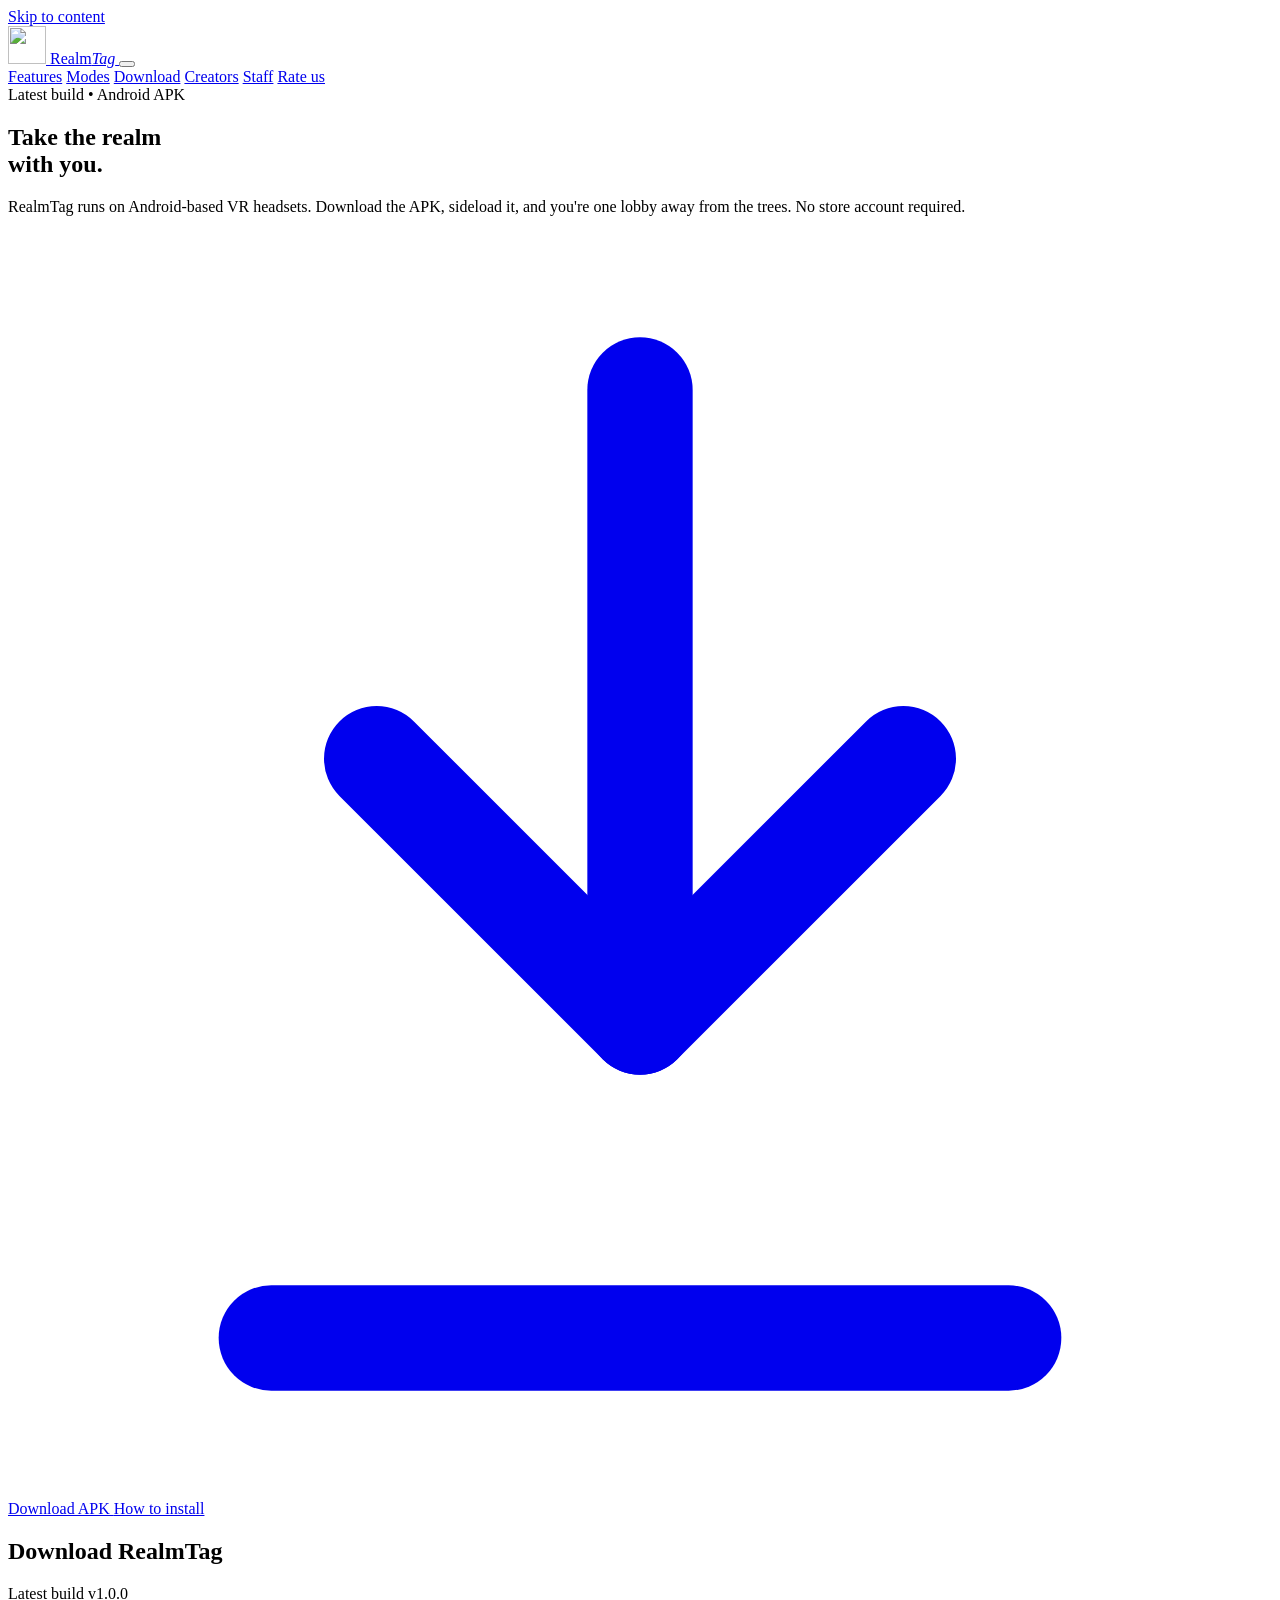
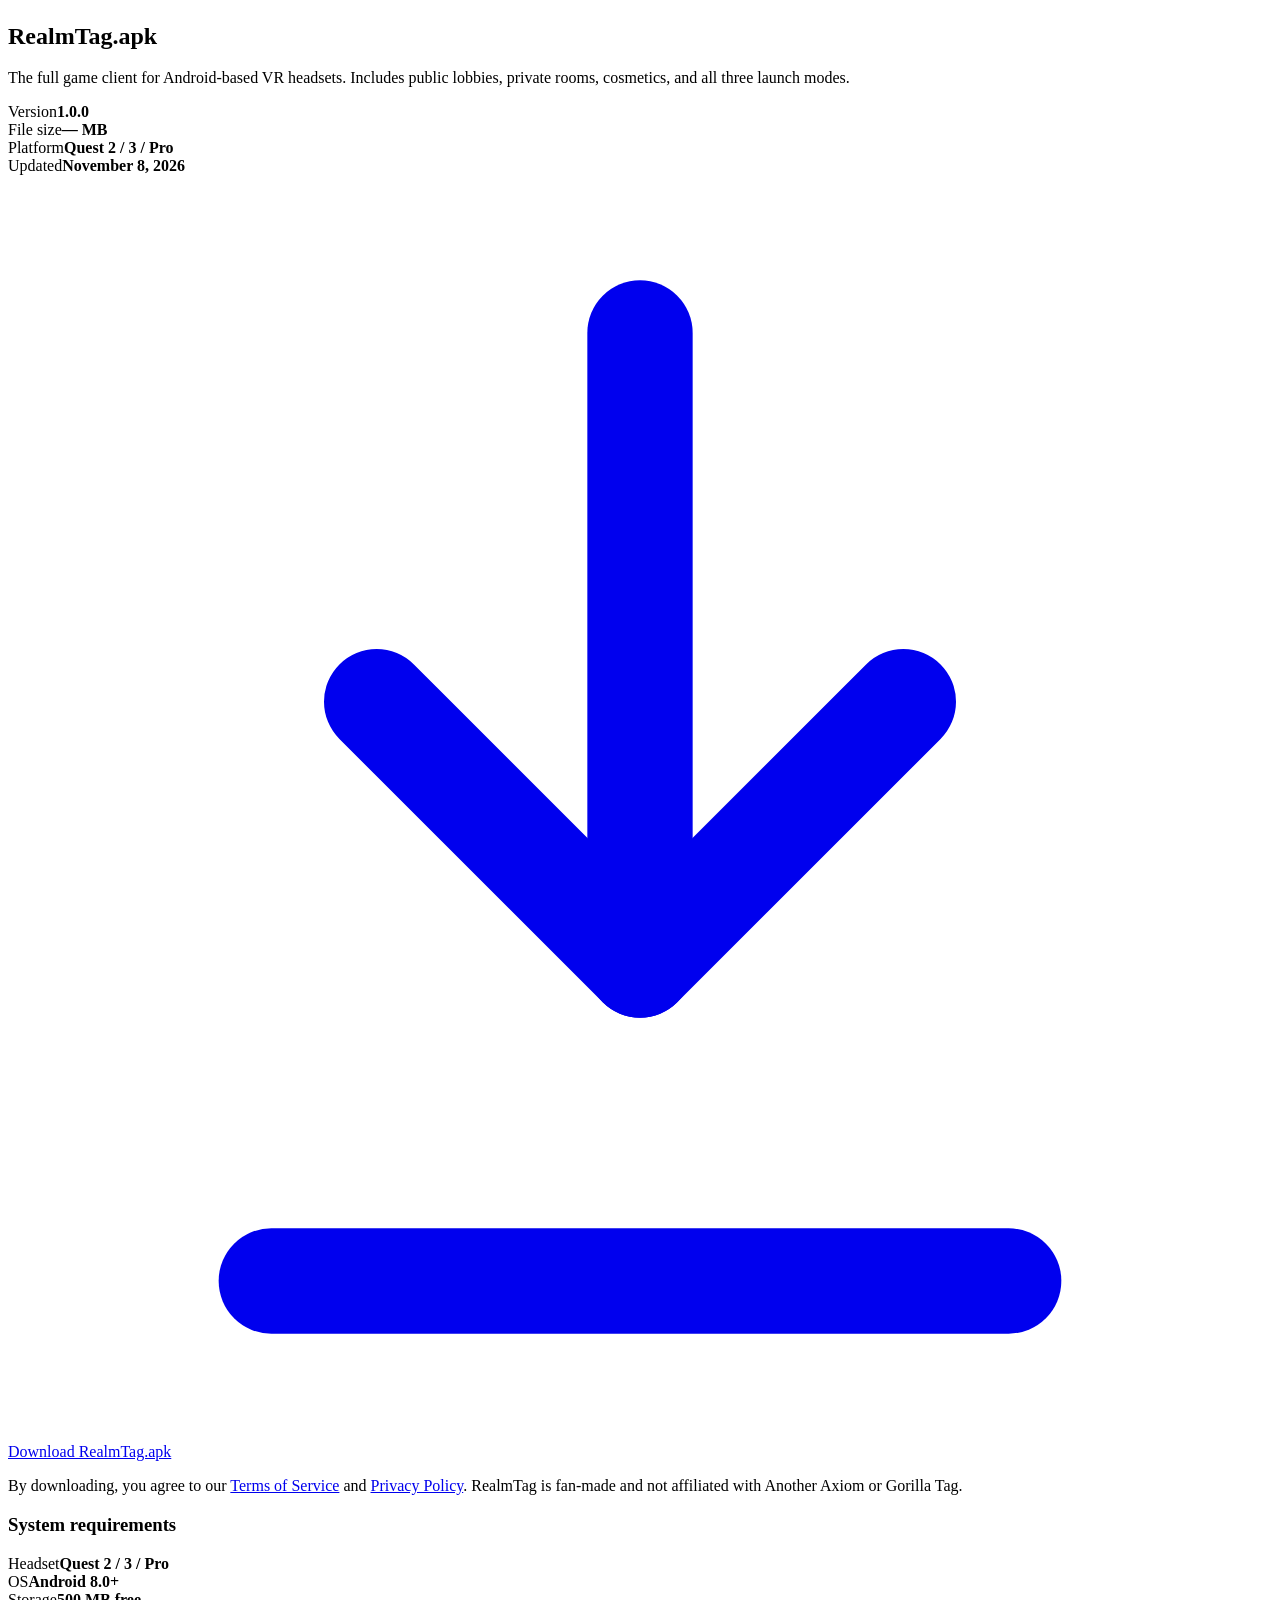
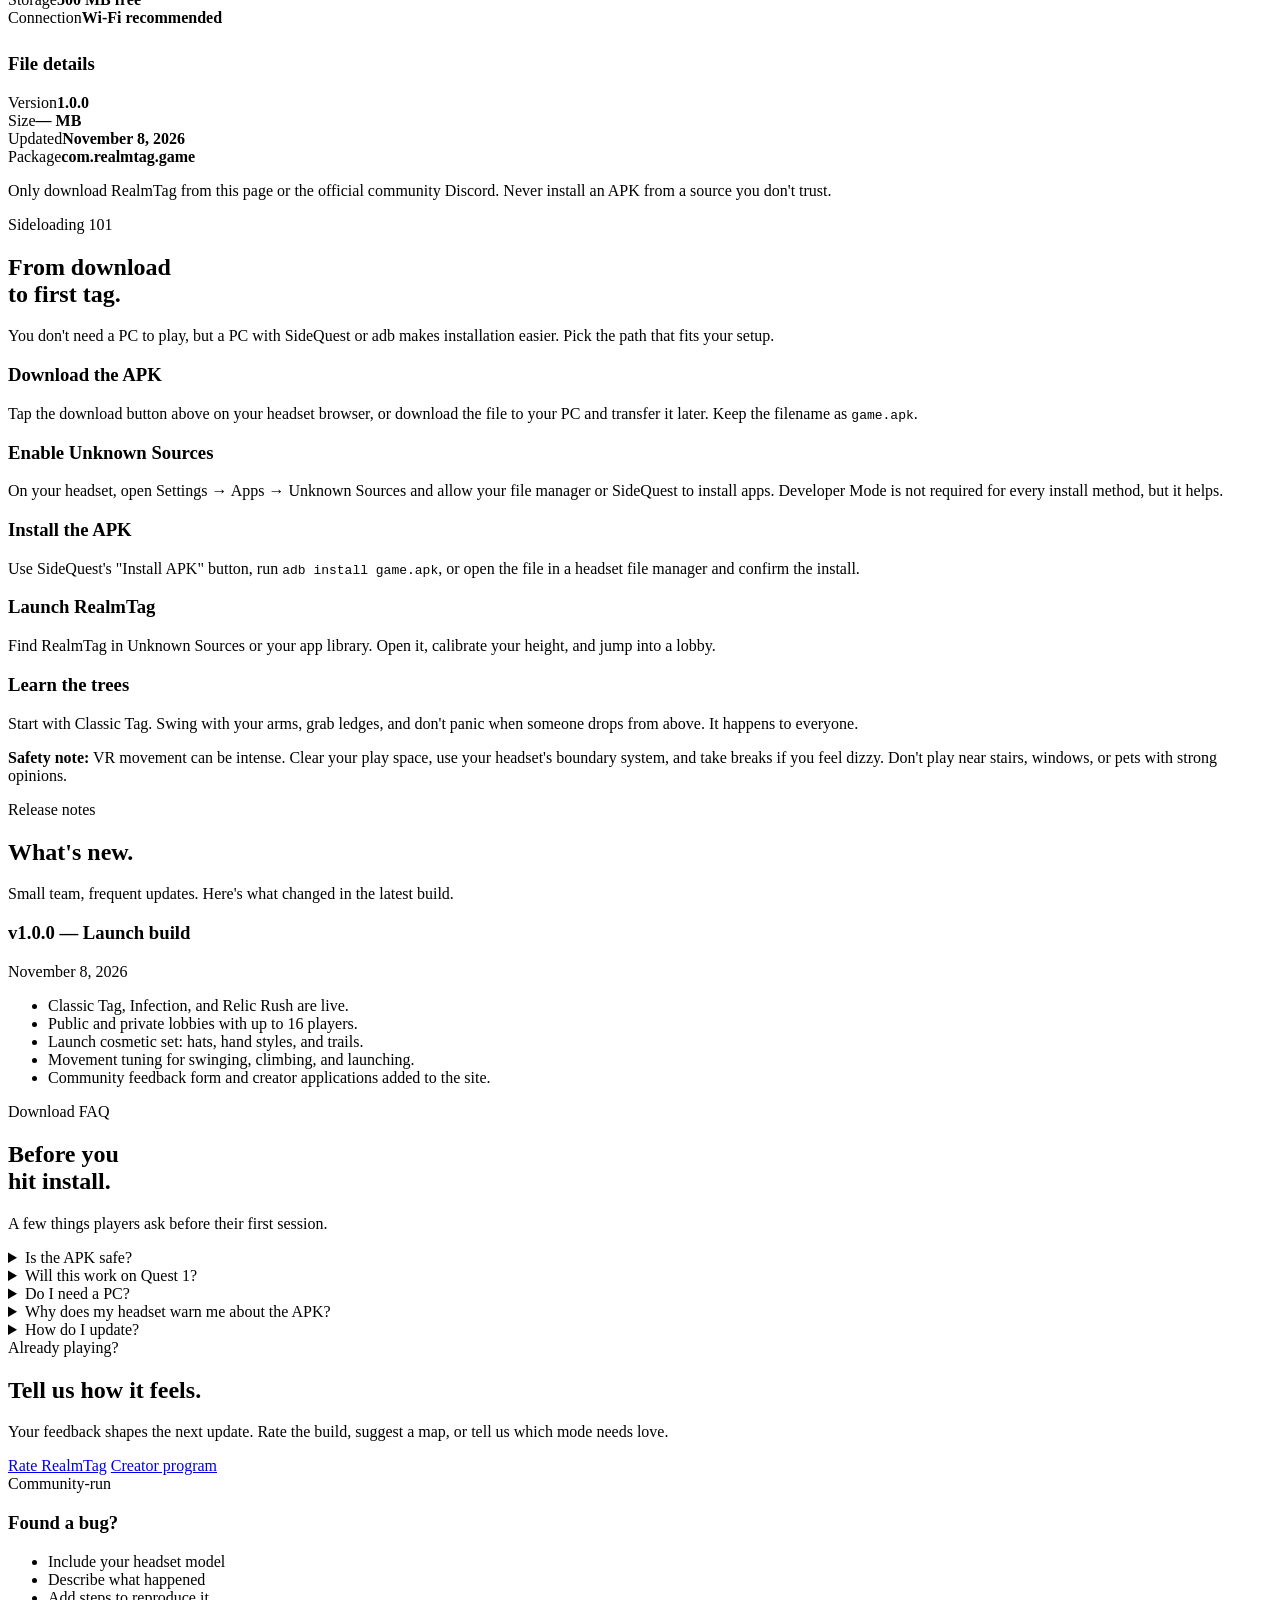
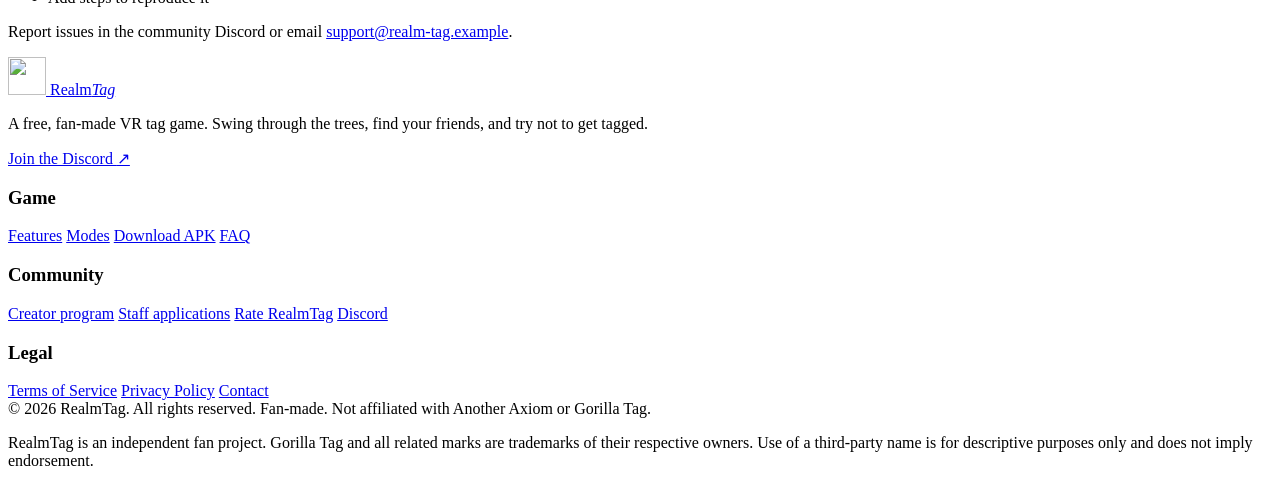
==== download.html @ a0c5e040 "Add files via upload" ====
<!doctype html>
<html lang="en">
<head>
  <meta charset="utf-8">
  <meta name="viewport" content="width=device-width, initial-scale=1">
  <title>Download RealmTag — Android APK</title>
  <meta name="description" content="Download the latest RealmTag APK for Meta Quest 2, Quest 3, and Quest Pro. Includes install steps, requirements, and release notes.">
  <meta name="theme-color" content="#08060d">
  <meta property="og:title" content="Download RealmTag — Android APK">
  <meta property="og:description" content="Grab the latest RealmTag APK and meet us in the trees.">
  <meta property="og:type" content="website">
  <link rel="icon" href="assets/logo.jpg" type="image/jpeg">
  <link rel="manifest" href="site.webmanifest">
  <link rel="preconnect" href="https://fonts.googleapis.com">
  <link rel="preconnect" href="https://fonts.gstatic.com" crossorigin>
  <link href="https://fonts.googleapis.com/css2?family=DM+Sans:wght@400;500;600;700&family=Space+Grotesk:wght@400;500;600;700&display=swap" rel="stylesheet">
  <link rel="stylesheet" href="assets/css/base.css">
  <link rel="stylesheet" href="assets/css/home.css">
  <link rel="stylesheet" href="assets/css/pages.css">
  <link rel="stylesheet" href="assets/css/responsive.css">
  <script>document.documentElement.classList.add("js");</script>
</head>
<body>
  <a class="skip-link" href="#main">Skip to content</a>

  <header class="site-header">
    <div class="container nav">
      <a class="brand" href="index.html" aria-label="RealmTag home">
        <img src="assets/logo.jpg" width="38" height="38" alt="">
        <span>Realm<em>Tag</em></span>
      </a>
      <button class="menu-toggle" type="button" aria-label="Toggle menu" aria-controls="site-nav" aria-expanded="false">
        <span></span><span></span><span></span>
      </button>
      <nav class="nav-links" id="site-nav" aria-label="Main navigation">
        <a href="index.html#features">Features</a>
        <a href="index.html#modes">Modes</a>
        <a href="download.html" aria-current="page">Download</a>
        <a href="creators.html">Creators</a>
        <a href="staff.html">Staff</a>
        <a class="nav-cta" href="index.html#ratings">Rate us</a>
      </nav>
    </div>
  </header>

  <main id="main">
    <section class="page-hero">
      <div class="container">
        <div class="eyebrow"><span class="dot"></span> Latest build • Android APK</div>
        <h1>Take the realm<br>with you.</h1>
        <p>RealmTag runs on Android-based VR headsets. Download the APK, sideload it, and you're one lobby away from the trees. No store account required.</p>
        <div class="page-hero-actions">
          <a class="btn btn-primary" data-download-link href="downloads/game.apk">
            <svg viewBox="0 0 24 24" fill="none" stroke="currentColor" stroke-width="2" stroke-linecap="round" stroke-linejoin="round" aria-hidden="true"><path d="M12 3v12"/><path d="m7 10 5 5 5-5"/><path d="M5 21h14"/></svg>
            Download APK
          </a>
          <a class="btn btn-ghost" href="#install">How to install</a>
        </div>
      </div>
    </section>

    <section class="section" aria-labelledby="download-heading">
      <div class="container">
        <h2 id="download-heading" class="sr-only">Download RealmTag</h2>
        <div class="download-hero-grid">
          <div class="download-card" data-reveal>
            <div class="download-card-top">
              <span class="badge">Latest build</span>
              <span>v<span data-version>1.0.0</span></span>
            </div>
            <h2>RealmTag.apk</h2>
            <p>The full game client for Android-based VR headsets. Includes public lobbies, private rooms, cosmetics, and all three launch modes.</p>

            <div class="download-meta">
              <div><span>Version</span><strong data-version>1.0.0</strong></div>
              <div><span>File size</span><strong data-apk-size>— MB</strong></div>
              <div><span>Platform</span><strong>Quest 2 / 3 / Pro</strong></div>
              <div><span>Updated</span><strong data-updated>November 8, 2026</strong></div>
            </div>

            <a class="btn btn-primary btn-full" data-download-link href="downloads/game.apk">
              <svg viewBox="0 0 24 24" fill="none" stroke="currentColor" stroke-width="2" stroke-linecap="round" stroke-linejoin="round" aria-hidden="true"><path d="M12 3v12"/><path d="m7 10 5 5 5-5"/><path d="M5 21h14"/></svg>
              Download RealmTag.apk
            </a>
            <p class="fine-print">By downloading, you agree to our <a href="terms.html">Terms of Service</a> and <a href="privacy.html">Privacy Policy</a>. RealmTag is fan-made and not affiliated with Another Axiom or Gorilla Tag.</p>
          </div>

          <aside class="spec-card" data-reveal data-reveal-delay="80">
            <h3>System requirements</h3>
            <div class="spec"><span>Headset</span><strong>Quest 2 / 3 / Pro</strong></div>
            <div class="spec"><span>OS</span><strong>Android 8.0+</strong></div>
            <div class="spec"><span>Storage</span><strong>500 MB free</strong></div>
            <div class="spec"><span>Connection</span><strong>Wi-Fi recommended</strong></div>

            <h3 style="margin-top: 26px;">File details</h3>
            <div class="spec"><span>Version</span><strong data-version>1.0.0</strong></div>
            <div class="spec"><span>Size</span><strong data-apk-size>— MB</strong></div>
            <div class="spec"><span>Updated</span><strong data-updated>November 8, 2026</strong></div>
            <div class="spec"><span>Package</span><strong>com.realmtag.game</strong></div>

            <p class="fine-print">Only download RealmTag from this page or the official community Discord. Never install an APK from a source you don't trust.</p>
          </aside>
        </div>
      </div>
    </section>

    <section class="section" id="install" aria-labelledby="install-heading">
      <div class="container">
        <div class="section-head" data-reveal>
          <div>
            <span class="kicker">Sideloading 101</span>
            <h2 id="install-heading">From download<br>to first tag.</h2>
          </div>
          <p>You don't need a PC to play, but a PC with SideQuest or adb makes installation easier. Pick the path that fits your setup.</p>
        </div>

        <div class="steps" data-reveal>
          <article class="step">
            <h3>Download the APK</h3>
            <p>Tap the download button above on your headset browser, or download the file to your PC and transfer it later. Keep the filename as <code>game.apk</code>.</p>
          </article>
          <article class="step">
            <h3>Enable Unknown Sources</h3>
            <p>On your headset, open Settings → Apps → Unknown Sources and allow your file manager or SideQuest to install apps. Developer Mode is not required for every install method, but it helps.</p>
          </article>
          <article class="step">
            <h3>Install the APK</h3>
            <p>Use SideQuest's "Install APK" button, run <code>adb install game.apk</code>, or open the file in a headset file manager and confirm the install.</p>
          </article>
          <article class="step">
            <h3>Launch RealmTag</h3>
            <p>Find RealmTag in Unknown Sources or your app library. Open it, calibrate your height, and jump into a lobby.</p>
          </article>
          <article class="step">
            <h3>Learn the trees</h3>
            <p>Start with Classic Tag. Swing with your arms, grab ledges, and don't panic when someone drops from above. It happens to everyone.</p>
          </article>
        </div>

        <p class="install-note"><strong>Safety note:</strong> VR movement can be intense. Clear your play space, use your headset's boundary system, and take breaks if you feel dizzy. Don't play near stairs, windows, or pets with strong opinions.</p>
      </div>
    </section>

    <section class="section" aria-labelledby="changelog-heading">
      <div class="container">
        <div class="section-head" data-reveal>
          <div>
            <span class="kicker">Release notes</span>
            <h2 id="changelog-heading">What's new.</h2>
          </div>
          <p>Small team, frequent updates. Here's what changed in the latest build.</p>
        </div>

        <div class="changelog" data-reveal>
          <article class="changelog-item">
            <div class="changelog-head">
              <h3>v1.0.0 — Launch build</h3>
              <span>November 8, 2026</span>
            </div>
            <ul>
              <li>Classic Tag, Infection, and Relic Rush are live.</li>
              <li>Public and private lobbies with up to 16 players.</li>
              <li>Launch cosmetic set: hats, hand styles, and trails.</li>
              <li>Movement tuning for swinging, climbing, and launching.</li>
              <li>Community feedback form and creator applications added to the site.</li>
            </ul>
          </article>
        </div>
      </div>
    </section>

    <section class="section" id="download-faq">
      <div class="container faq-layout">
        <div data-reveal>
          <span class="kicker">Download FAQ</span>
          <h2>Before you<br>hit install.</h2>
          <p class="faq-intro">A few things players ask before their first session.</p>
        </div>

        <div class="faq-list" data-reveal data-reveal-delay="80">
          <details>
            <summary>Is the APK safe?</summary>
            <p>Only download the file from this page or the official community Discord. We don't ask for your account password, payment details, or headset credentials. If a link asks for any of those, it isn't us.</p>
          </details>
          <details>
            <summary>Will this work on Quest 1?</summary>
            <p>Quest 2, Quest 3, and Quest Pro are the supported headsets. Quest 1 is not officially supported and may have performance or compatibility issues.</p>
          </details>
          <details>
            <summary>Do I need a PC?</summary>
            <p>No. You can download and install directly on the headset with a file manager. A PC with SideQuest or adb is simply the most reliable option if you run into trouble.</p>
          </details>
          <details>
            <summary>Why does my headset warn me about the APK?</summary>
            <p>Android shows a warning for apps installed outside the store. That's expected for sideloaded builds. Confirm that you trust the source before installing.</p>
          </details>
          <details>
            <summary>How do I update?</summary>
            <p>Download the newest APK and install it over the existing version. Your settings should carry over. If you hit an issue, uninstall the old build first and reinstall.</p>
          </details>
        </div>
      </div>
    </section>

    <section class="section" aria-labelledby="download-cta-heading">
      <div class="container">
        <div class="download-panel" data-reveal>
          <div class="download-main">
            <span class="kicker">Already playing?</span>
            <h2 id="download-cta-heading">Tell us how it feels.</h2>
            <p>Your feedback shapes the next update. Rate the build, suggest a map, or tell us which mode needs love.</p>
            <div class="hero-actions">
              <a class="btn btn-primary" href="index.html#ratings">Rate RealmTag</a>
              <a class="btn btn-ghost" href="creators.html">Creator program</a>
            </div>
          </div>
          <aside class="download-side">
            <div class="download-badge"><span class="dot"></span> Community-run</div>
            <h3>Found a bug?</h3>
            <ul class="check-list">
              <li>Include your headset model</li>
              <li>Describe what happened</li>
              <li>Add steps to reproduce it</li>
            </ul>
            <p class="fine-print">Report issues in the community Discord or email <a data-contact-email href="mailto:support@realm-tag.example">support@realm-tag.example</a>.</p>
          </aside>
        </div>
      </div>
    </section>
  </main>

  <footer class="site-footer">
    <div class="container">
      <div class="footer-grid">
        <div class="footer-brand">
          <a class="brand" href="index.html" aria-label="RealmTag home">
            <img src="assets/logo.jpg" width="38" height="38" alt="">
            <span>Realm<em>Tag</em></span>
          </a>
          <p>A free, fan-made VR tag game. Swing through the trees, find your friends, and try not to get tagged.</p>
          <a class="footer-discord" data-discord-link href="#">Join the Discord <span aria-hidden="true">↗</span></a>
        </div>
        <div class="footer-col">
          <h3>Game</h3>
          <a href="index.html#features">Features</a>
          <a href="index.html#modes">Modes</a>
          <a href="download.html">Download APK</a>
          <a href="index.html#faq">FAQ</a>
        </div>
        <div class="footer-col">
          <h3>Community</h3>
          <a href="creators.html">Creator program</a>
          <a href="staff.html">Staff applications</a>
          <a href="index.html#ratings">Rate RealmTag</a>
          <a data-discord-link href="#">Discord</a>
        </div>
        <div class="footer-col">
          <h3>Legal</h3>
          <a href="terms.html">Terms of Service</a>
          <a href="privacy.html">Privacy Policy</a>
          <a data-contact-email href="mailto:support@realm-tag.example">Contact</a>
        </div>
      </div>
      <div class="footer-bottom">
        <span>© <span data-year>2026</span> RealmTag. All rights reserved.</span>
        <span>Fan-made. Not affiliated with Another Axiom or Gorilla Tag.</span>
      </div>
      <p class="disclaimer">RealmTag is an independent fan project. Gorilla Tag and all related marks are trademarks of their respective owners. Use of a third-party name is for descriptive purposes only and does not imply endorsement.</p>
    </div>
  </footer>

  <script src="config.js"></script>
  <script src="assets/site.js"></script>
</body>
</html>
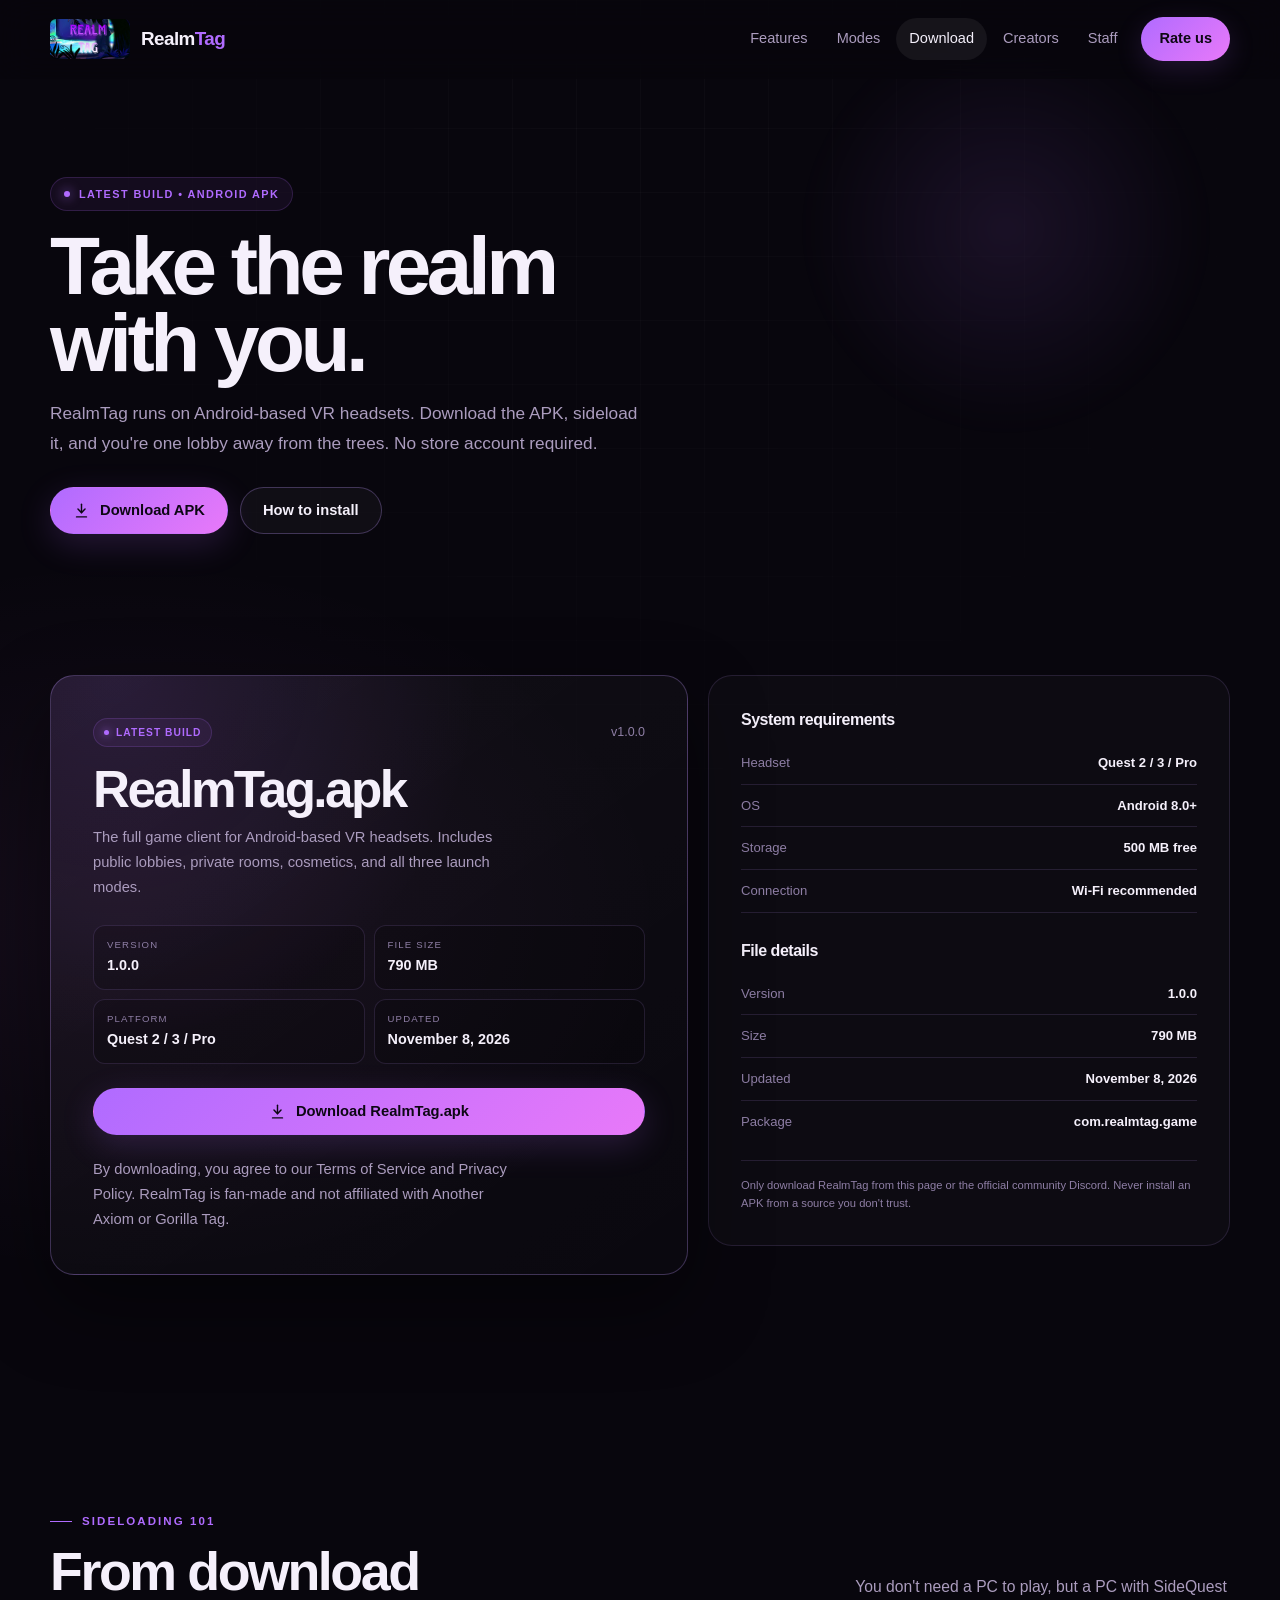
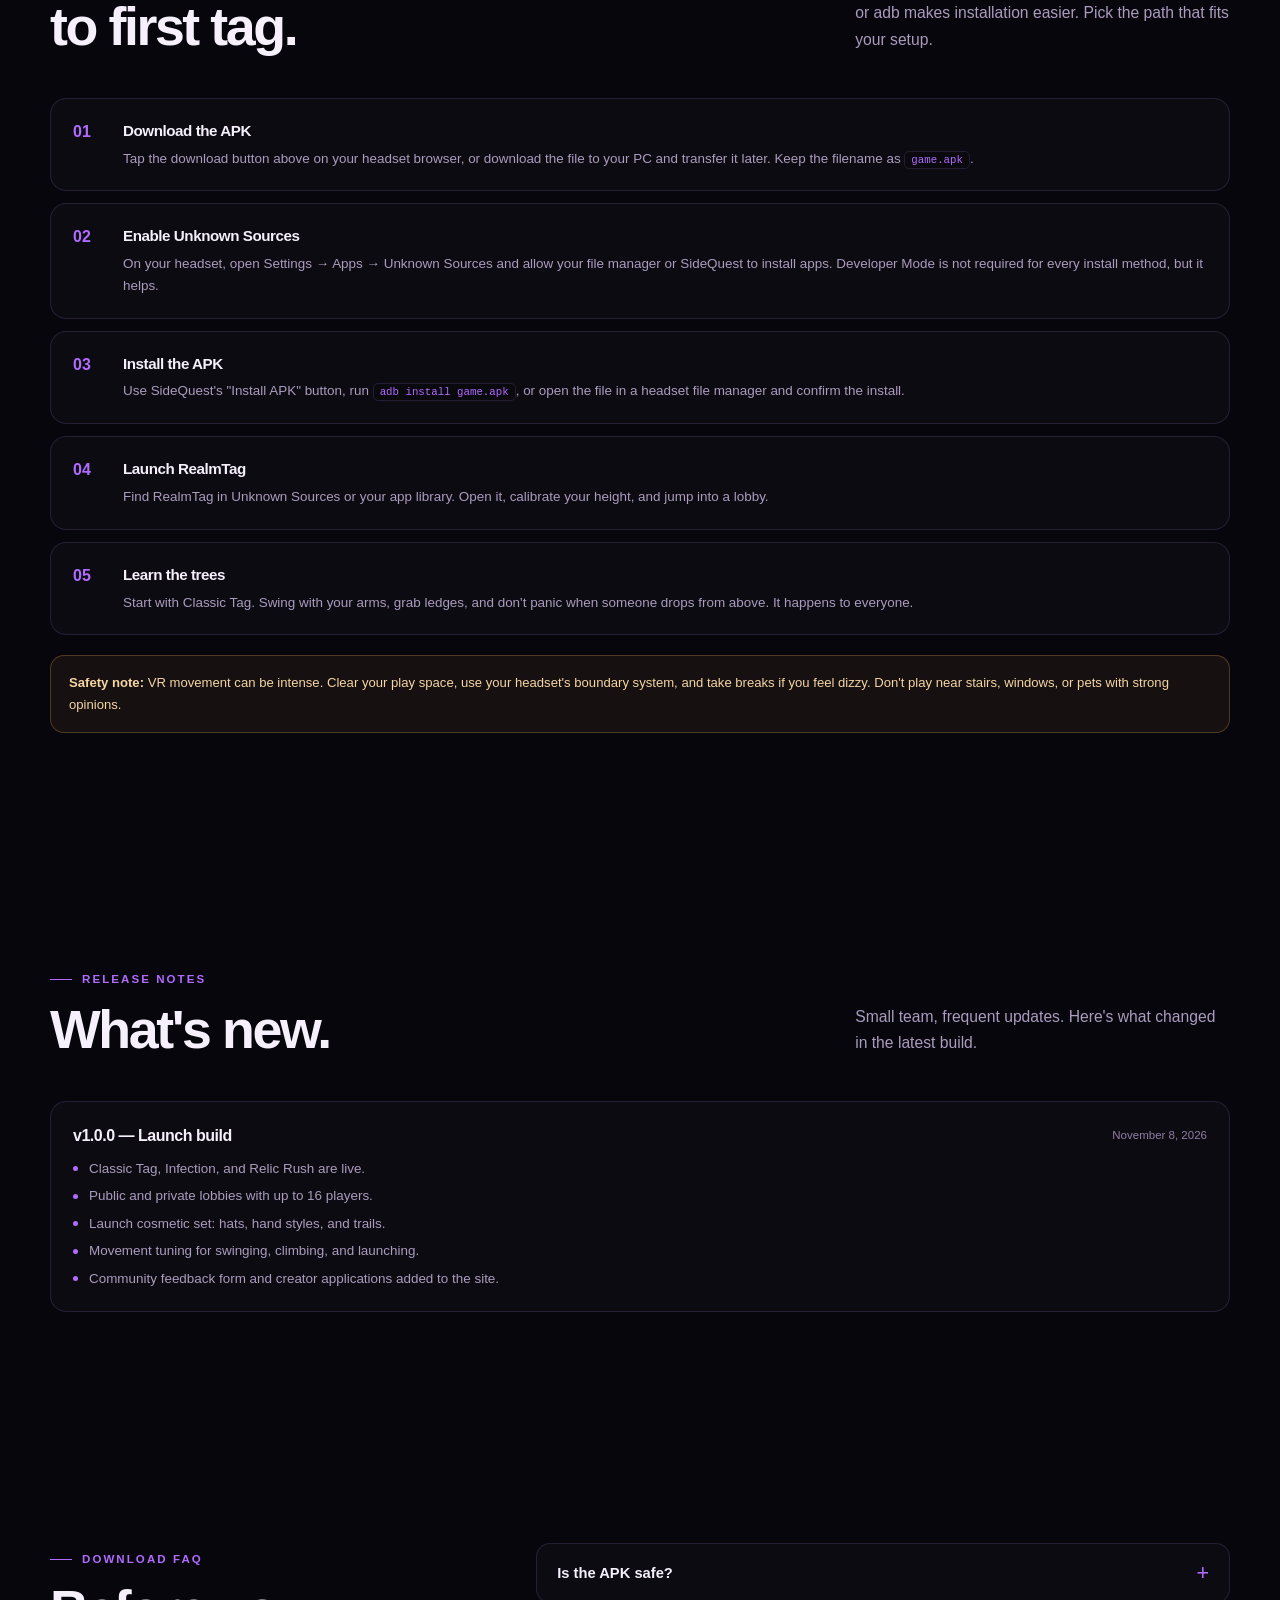
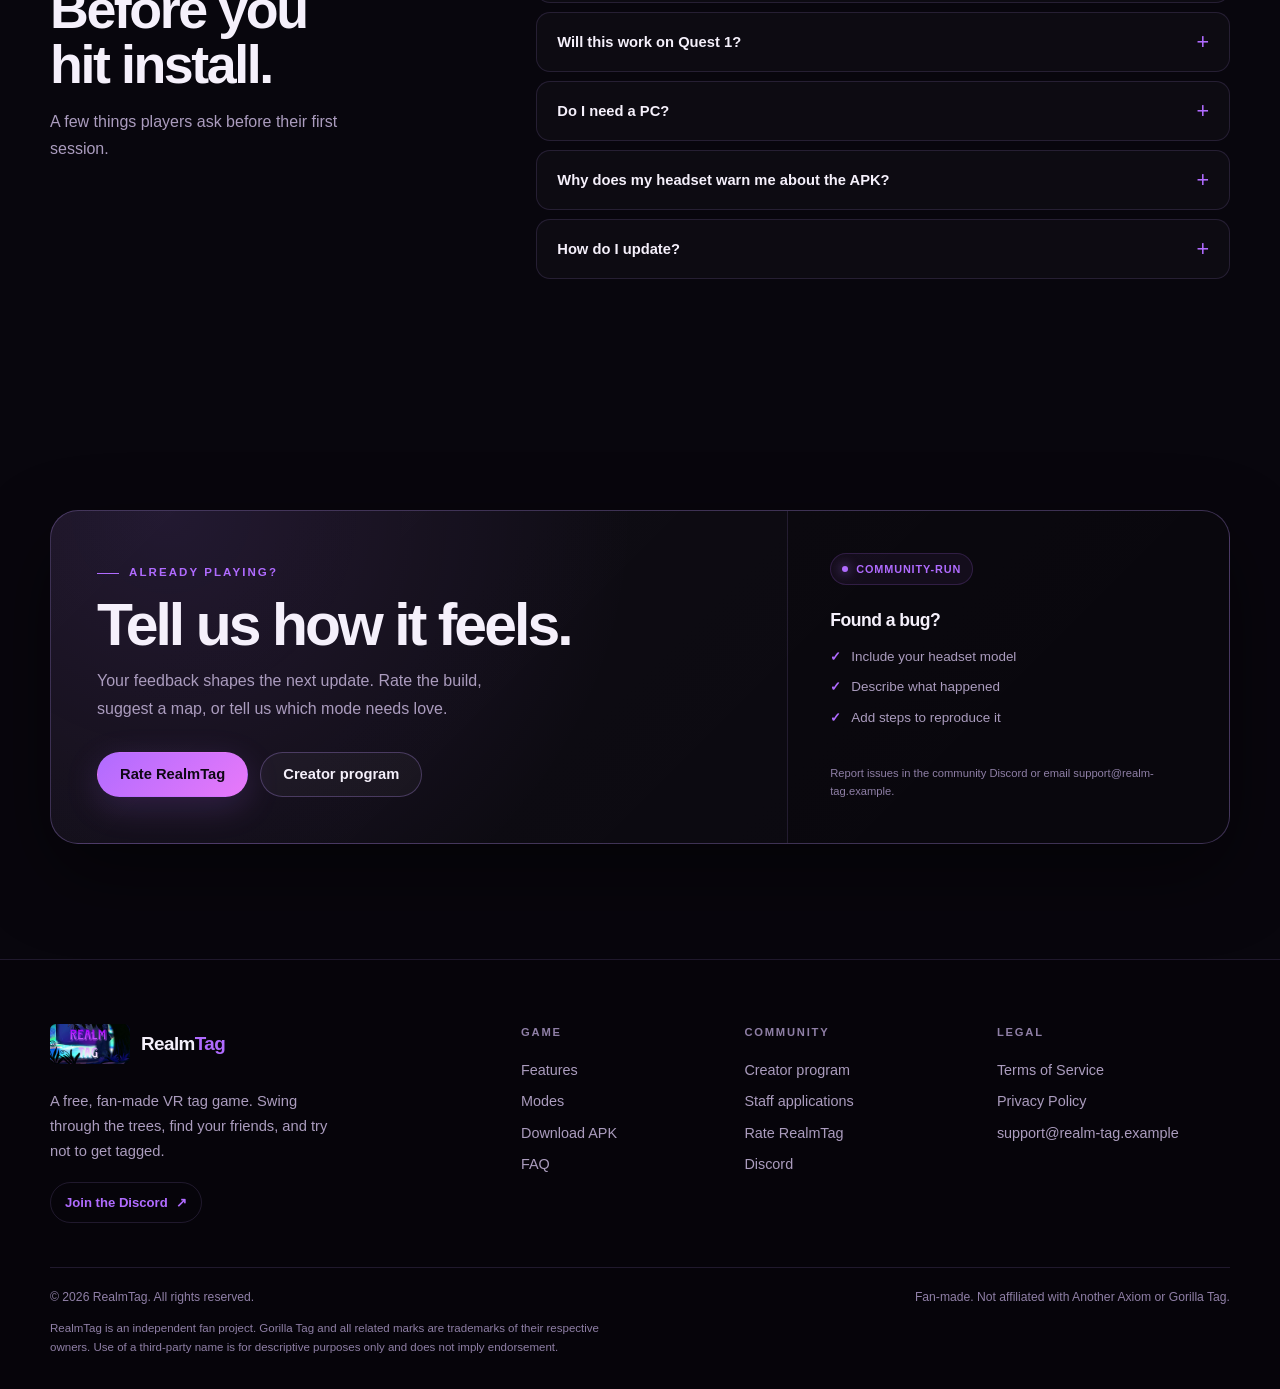
==== commit 40c86638: "Point downloads at the latest GitHub Release asset" ====
--- a/download.html
+++ b/download.html
@@ -50,7 +50,7 @@
         <h1>Take the realm<br>with you.</h1>
         <p>RealmTag runs on Android-based VR headsets. Download the APK, sideload it, and you're one lobby away from the trees. No store account required.</p>
         <div class="page-hero-actions">
-          <a class="btn btn-primary" data-download-link href="downloads/game.apk">
+          <a class="btn btn-primary" data-download-link href="https://github.com/LYRACorparation/RealmTag/releases/latest/download/game.apk">
             <svg viewBox="0 0 24 24" fill="none" stroke="currentColor" stroke-width="2" stroke-linecap="round" stroke-linejoin="round" aria-hidden="true"><path d="M12 3v12"/><path d="m7 10 5 5 5-5"/><path d="M5 21h14"/></svg>
             Download APK
           </a>
@@ -78,7 +78,7 @@
               <div><span>Updated</span><strong data-updated>November 8, 2026</strong></div>
             </div>
 
-            <a class="btn btn-primary btn-full" data-download-link href="downloads/game.apk">
+            <a class="btn btn-primary btn-full" data-download-link href="https://github.com/LYRACorparation/RealmTag/releases/latest/download/game.apk">
               <svg viewBox="0 0 24 24" fill="none" stroke="currentColor" stroke-width="2" stroke-linecap="round" stroke-linejoin="round" aria-hidden="true"><path d="M12 3v12"/><path d="m7 10 5 5 5-5"/><path d="M5 21h14"/></svg>
               Download RealmTag.apk
             </a>
--- a/assets/css/base.css
+++ b/assets/css/base.css
@@ -0,0 +1,547 @@
+/* =========================================================
+   RealmTag — base styles
+   ========================================================= */
+
+:root {
+  --bg: #08060d;
+  --bg-2: #0d0916;
+  --surface: #130d1d;
+  --surface-2: #181027;
+  --surface-3: #201535;
+  --line: rgba(190, 150, 255, 0.14);
+  --line-strong: rgba(190, 150, 255, 0.28);
+  --text: #f5f0fb;
+  --muted: #ab9cbe;
+  --muted-2: #8f7fa6;
+  --lime: #b06bff;
+  --lime-2: #c9a2ff;
+  --mint: #e879f9;
+  --amber: #ffb454;
+  --pink: #ff7ab8;
+  --danger: #ff6b6b;
+  --radius: 24px;
+  --radius-sm: 14px;
+  --shadow: 0 30px 80px rgba(0, 0, 0, 0.45);
+  --font-display: "Space Grotesk", "Segoe UI", sans-serif;
+  --font-body: "DM Sans", "Segoe UI", sans-serif;
+  --max: 1180px;
+}
+
+*,
+*::before,
+*::after {
+  box-sizing: border-box;
+}
+
+html {
+  scroll-behavior: smooth;
+  scroll-padding-top: 100px;
+}
+
+body {
+  margin: 0;
+  min-height: 100vh;
+  overflow-x: hidden;
+  background:
+    radial-gradient(1200px 700px at 75% -10%, rgba(176, 107, 255, 0.1), transparent 60%),
+    radial-gradient(900px 600px at 10% 20%, rgba(232, 121, 249, 0.06), transparent 60%),
+    var(--bg);
+  color: var(--text);
+  font-family: var(--font-body);
+  font-size: 16px;
+  line-height: 1.5;
+  -webkit-font-smoothing: antialiased;
+  text-rendering: optimizeLegibility;
+}
+
+body::before {
+  content: "";
+  position: fixed;
+  inset: 0;
+  z-index: -1;
+  pointer-events: none;
+  background-image:
+    linear-gradient(rgba(255, 255, 255, 0.024) 1px, transparent 1px),
+    linear-gradient(90deg, rgba(255, 255, 255, 0.024) 1px, transparent 1px);
+  background-size: 64px 64px;
+  -webkit-mask-image: radial-gradient(ellipse at 50% 0%, #000 10%, transparent 78%);
+  mask-image: radial-gradient(ellipse at 50% 0%, #000 10%, transparent 78%);
+}
+
+img,
+svg {
+  display: block;
+  max-width: 100%;
+}
+
+a {
+  color: inherit;
+  text-decoration: none;
+}
+
+button,
+input,
+select,
+textarea {
+  font: inherit;
+}
+
+button {
+  cursor: pointer;
+}
+
+h1,
+h2,
+h3,
+h4,
+p {
+  margin: 0;
+}
+
+ul,
+ol {
+  margin: 0;
+  padding: 0;
+  list-style: none;
+}
+
+::selection {
+  background: var(--lime);
+  color: #0d0714;
+}
+
+:focus-visible {
+  outline: 2px solid var(--lime);
+  outline-offset: 3px;
+}
+
+.container {
+  width: min(calc(100% - 40px), var(--max));
+  margin-inline: auto;
+}
+
+.skip-link {
+  position: fixed;
+  top: 12px;
+  left: 12px;
+  z-index: 1000;
+  padding: 12px 18px;
+  border-radius: 10px;
+  background: var(--lime);
+  color: #0d0714;
+  font-weight: 700;
+  transform: translateY(-160%);
+  transition: transform 0.2s ease;
+}
+
+.skip-link:focus {
+  transform: translateY(0);
+}
+
+.sr-only {
+  position: absolute;
+  width: 1px;
+  height: 1px;
+  padding: 0;
+  margin: -1px;
+  overflow: hidden;
+  clip: rect(0, 0, 0, 0);
+  white-space: nowrap;
+  border: 0;
+}
+
+/* ---------- Header ---------- */
+
+.site-header {
+  position: sticky;
+  top: 0;
+  z-index: 50;
+  border-bottom: 1px solid transparent;
+  background: rgba(8, 6, 13, 0.68);
+  -webkit-backdrop-filter: blur(18px);
+  backdrop-filter: blur(18px);
+  transition: background 0.25s ease, border-color 0.25s ease;
+}
+
+.site-header.is-scrolled {
+  border-color: var(--line);
+  background: rgba(8, 6, 13, 0.9);
+}
+
+.nav {
+  position: relative;
+  display: flex;
+  align-items: center;
+  height: 78px;
+}
+
+.brand {
+  display: inline-flex;
+  align-items: center;
+  gap: 11px;
+  flex-shrink: 0;
+  font-family: var(--font-display);
+  font-size: 1.18rem;
+  font-weight: 700;
+  letter-spacing: -0.03em;
+}
+
+.brand img {
+  width: auto;
+  height: 40px;
+  max-width: 120px;
+  object-fit: contain;
+  border-radius: 6px;
+}
+
+.brand em {
+  color: var(--lime);
+  font-style: normal;
+}
+
+.nav-links {
+  display: flex;
+  align-items: center;
+  gap: 3px;
+  margin-left: auto;
+}
+
+.nav-links > a {
+  padding: 10px 13px;
+  border-radius: 999px;
+  color: var(--muted);
+  font-size: 0.91rem;
+  font-weight: 500;
+  transition: color 0.2s ease, background 0.2s ease;
+}
+
+.nav-links > a:hover {
+  color: var(--text);
+  background: rgba(255, 255, 255, 0.055);
+}
+
+.nav-links > a[aria-current="page"] {
+  color: var(--text);
+  background: rgba(255, 255, 255, 0.06);
+}
+
+.nav-links > .nav-cta {
+  margin-left: 8px;
+  padding: 11px 18px;
+  background: linear-gradient(135deg, var(--lime), var(--mint));
+  color: #0d0714;
+  font-weight: 700;
+  box-shadow: 0 8px 28px rgba(176, 107, 255, 0.16);
+}
+
+.nav-links > .nav-cta:hover {
+  background: linear-gradient(135deg, #c98bff, #f09bff);
+  color: #0d0714;
+}
+
+.menu-toggle {
+  display: none;
+  width: 44px;
+  height: 44px;
+  margin-left: auto;
+  border: 1px solid var(--line);
+  border-radius: 12px;
+  background: rgba(255, 255, 255, 0.035);
+  color: var(--text);
+}
+
+.menu-toggle span {
+  display: block;
+  width: 18px;
+  height: 2px;
+  margin: 4px auto;
+  border-radius: 2px;
+  background: currentColor;
+  transition: transform 0.2s ease, opacity 0.2s ease;
+}
+
+.menu-toggle[aria-expanded="true"] span:nth-child(1) {
+  transform: translateY(6px) rotate(45deg);
+}
+
+.menu-toggle[aria-expanded="true"] span:nth-child(2) {
+  opacity: 0;
+}
+
+.menu-toggle[aria-expanded="true"] span:nth-child(3) {
+  transform: translateY(-6px) rotate(-45deg);
+}
+
+/* ---------- Typography helpers ---------- */
+
+h1,
+h2,
+h3,
+h4 {
+  font-family: var(--font-display);
+  letter-spacing: -0.03em;
+}
+
+.kicker {
+  display: inline-flex;
+  align-items: center;
+  gap: 10px;
+  color: var(--lime);
+  font-family: var(--font-display);
+  font-size: 0.72rem;
+  font-weight: 600;
+  letter-spacing: 0.18em;
+  text-transform: uppercase;
+}
+
+.kicker::before {
+  content: "";
+  width: 22px;
+  height: 1px;
+  background: var(--lime);
+}
+
+.section {
+  position: relative;
+  padding: clamp(72px, 9vw, 118px) 0;
+}
+
+.section-head {
+  display: flex;
+  align-items: flex-end;
+  justify-content: space-between;
+  gap: 36px;
+  margin-bottom: 44px;
+}
+
+.section-head h2 {
+  max-width: 700px;
+  margin-top: 14px;
+  font-size: clamp(2rem, 4.2vw, 3.5rem);
+  line-height: 1.02;
+  letter-spacing: -0.045em;
+}
+
+.section-head > p {
+  max-width: 43ch;
+  color: var(--muted);
+  font-size: 0.98rem;
+  line-height: 1.7;
+}
+
+.text-link {
+  display: inline-flex;
+  align-items: center;
+  gap: 8px;
+  margin-top: 26px;
+  padding-bottom: 4px;
+  border-bottom: 1px solid rgba(176, 107, 255, 0.3);
+  color: var(--lime);
+  font-size: 0.9rem;
+  font-weight: 700;
+}
+
+.text-link:hover {
+  border-color: var(--lime);
+}
+
+/* ---------- Buttons ---------- */
+
+.btn {
+  display: inline-flex;
+  align-items: center;
+  justify-content: center;
+  gap: 10px;
+  padding: 14px 22px;
+  border: 1px solid transparent;
+  border-radius: 999px;
+  font-size: 0.92rem;
+  font-weight: 700;
+  line-height: 1;
+  white-space: nowrap;
+  transition: transform 0.2s ease, box-shadow 0.2s ease, background 0.2s ease,
+    border-color 0.2s ease, color 0.2s ease;
+}
+
+.btn svg {
+  width: 17px;
+  height: 17px;
+}
+
+.btn-primary {
+  background: linear-gradient(135deg, var(--lime), var(--mint));
+  color: #0d0714;
+  box-shadow: 0 10px 34px rgba(176, 107, 255, 0.18);
+}
+
+.btn-primary:hover {
+  transform: translateY(-2px);
+  box-shadow: 0 16px 46px rgba(176, 107, 255, 0.28);
+}
+
+.btn-ghost {
+  border-color: var(--line-strong);
+  background: rgba(255, 255, 255, 0.035);
+  color: var(--text);
+}
+
+.btn-ghost:hover {
+  transform: translateY(-2px);
+  border-color: rgba(176, 107, 255, 0.42);
+  background: rgba(255, 255, 255, 0.07);
+}
+
+.btn-full {
+  width: 100%;
+}
+
+.btn[disabled] {
+  opacity: 0.6;
+  cursor: not-allowed;
+  transform: none !important;
+  box-shadow: none;
+}
+
+/* ---------- Footer ---------- */
+
+.site-footer {
+  padding: 64px 0 32px;
+  border-top: 1px solid var(--line);
+  background: rgba(0, 0, 0, 0.18);
+}
+
+.footer-grid {
+  display: grid;
+  grid-template-columns: 1.5fr 0.65fr 0.75fr 0.8fr;
+  gap: 34px;
+}
+
+.footer-brand p {
+  max-width: 36ch;
+  margin: 18px 0;
+  color: var(--muted);
+  font-size: 0.92rem;
+  line-height: 1.7;
+}
+
+.footer-discord {
+  display: inline-flex;
+  align-items: center;
+  gap: 8px;
+  padding: 10px 14px;
+  border: 1px solid var(--line);
+  border-radius: 999px;
+  color: var(--lime);
+  font-size: 0.82rem;
+  font-weight: 600;
+}
+
+.footer-discord:hover {
+  border-color: var(--line-strong);
+  background: rgba(176, 107, 255, 0.06);
+}
+
+.footer-col h3 {
+  margin-bottom: 14px;
+  color: var(--muted-2);
+  font-family: var(--font-body);
+  font-size: 0.7rem;
+  font-weight: 700;
+  letter-spacing: 0.16em;
+  text-transform: uppercase;
+}
+
+.footer-col a {
+  display: block;
+  padding: 5px 0;
+  color: var(--muted);
+  font-size: 0.9rem;
+  transition: color 0.2s ease;
+}
+
+.footer-col a:hover {
+  color: var(--lime);
+}
+
+.footer-bottom {
+  display: flex;
+  justify-content: space-between;
+  gap: 18px;
+  margin-top: 44px;
+  padding-top: 20px;
+  border-top: 1px solid var(--line);
+  color: var(--muted-2);
+  font-size: 0.76rem;
+}
+
+.disclaimer {
+  max-width: 90ch;
+  margin-top: 12px;
+  color: var(--muted-2);
+  font-size: 0.72rem;
+  line-height: 1.65;
+}
+
+/* ---------- Reveal ---------- */
+
+.reveal {
+  opacity: 0;
+  transform: translateY(22px);
+  transition: opacity 0.7s ease, transform 0.7s ease;
+  transition-delay: var(--reveal-delay, 0s);
+}
+
+.reveal.is-visible {
+  opacity: 1;
+  transform: none;
+}
+
+/* ---------- Motion ---------- */
+
+@keyframes float {
+  0%,
+  100% {
+    transform: translateY(0);
+  }
+  50% {
+    transform: translateY(-10px);
+  }
+}
+
+@keyframes spin {
+  to {
+    transform: rotate(360deg);
+  }
+}
+
+@keyframes marquee {
+  to {
+    transform: translateX(-50%);
+  }
+}
+
+@keyframes pulse {
+  0%,
+  100% {
+    opacity: 1;
+    box-shadow: 0 0 0 0 rgba(176, 107, 255, 0.35);
+  }
+  50% {
+    opacity: 0.7;
+    box-shadow: 0 0 0 6px rgba(176, 107, 255, 0);
+  }
+}
+
+@media (prefers-reduced-motion: reduce) {
+  html {
+    scroll-behavior: auto;
+  }
+
+  *,
+  *::before,
+  *::after {
+    animation-duration: 0.01ms !important;
+    animation-iteration-count: 1 !important;
+    transition-duration: 0.01ms !important;
+  }
+}
--- a/assets/css/home.css
+++ b/assets/css/home.css
@@ -0,0 +1,1058 @@
+/* =========================================================
+   RealmTag — home page
+   ========================================================= */
+
+/* ---------- Hero ---------- */
+
+.hero {
+  position: relative;
+  overflow: hidden;
+  padding: clamp(54px, 7vw, 96px) 0 46px;
+}
+
+.hero-grid {
+  display: grid;
+  grid-template-columns: 1.04fr 0.96fr;
+  align-items: center;
+  gap: 46px;
+}
+
+.eyebrow {
+  display: inline-flex;
+  align-items: center;
+  gap: 9px;
+  padding: 8px 13px;
+  border: 1px solid rgba(176, 107, 255, 0.18);
+  border-radius: 999px;
+  background: rgba(176, 107, 255, 0.07);
+  color: var(--lime);
+  font-family: var(--font-display);
+  font-size: 0.68rem;
+  font-weight: 600;
+  letter-spacing: 0.13em;
+  text-transform: uppercase;
+}
+
+.eyebrow .dot,
+.download-badge .dot {
+  width: 6px;
+  height: 6px;
+  border-radius: 50%;
+  background: var(--lime);
+  box-shadow: 0 0 12px var(--lime);
+  animation: pulse 2.4s ease-in-out infinite;
+}
+
+.hero h1 {
+  margin: 22px 0 22px;
+  font-size: clamp(3.2rem, 7.2vw, 6.35rem);
+  font-weight: 700;
+  line-height: 0.9;
+  letter-spacing: -0.065em;
+}
+
+.hero h1 .grad {
+  background: linear-gradient(120deg, var(--lime) 5%, var(--mint) 58%, #f4eaff 100%);
+  -webkit-background-clip: text;
+  background-clip: text;
+  color: transparent;
+}
+
+.hero-copy > p {
+  max-width: 55ch;
+  color: var(--muted);
+  font-size: clamp(1rem, 1.4vw, 1.12rem);
+  line-height: 1.72;
+}
+
+.hero-actions {
+  display: flex;
+  flex-wrap: wrap;
+  gap: 12px;
+  margin-top: 30px;
+}
+
+.hero-meta {
+  display: flex;
+  flex-wrap: wrap;
+  gap: 26px;
+  margin-top: 38px;
+}
+
+.hero-meta > div {
+  padding-left: 14px;
+  border-left: 1px solid var(--line-strong);
+}
+
+.hero-meta strong {
+  display: block;
+  font-family: var(--font-display);
+  font-size: 1.02rem;
+  letter-spacing: -0.02em;
+}
+
+.hero-meta span {
+  display: block;
+  margin-top: 3px;
+  color: var(--muted-2);
+  font-size: 0.76rem;
+}
+
+/* ---------- Hero visual ---------- */
+
+.hero-visual {
+  position: relative;
+  display: grid;
+  min-height: 510px;
+  place-items: center;
+}
+
+.hero-glow {
+  position: absolute;
+  width: 430px;
+  height: 430px;
+  border-radius: 50%;
+  background: radial-gradient(circle, rgba(176, 107, 255, 0.18), transparent 70%);
+  filter: blur(24px);
+}
+
+.orbit {
+  position: absolute;
+  border: 1px solid rgba(176, 107, 255, 0.12);
+  border-radius: 50%;
+  pointer-events: none;
+}
+
+.orbit--1 {
+  width: 520px;
+  height: 520px;
+}
+
+.orbit--2 {
+  width: 398px;
+  height: 398px;
+  border-style: dashed;
+  animation: spin 46s linear infinite;
+}
+
+.arena-card {
+  position: relative;
+  width: min(100%, 456px);
+  overflow: hidden;
+  border: 1px solid rgba(176, 107, 255, 0.22);
+  border-radius: 28px;
+  background: linear-gradient(160deg, rgba(26, 18, 40, 0.97), rgba(10, 7, 16, 0.99));
+  box-shadow: var(--shadow), inset 0 1px 0 rgba(255, 255, 255, 0.08);
+  transform: rotate(-2deg);
+}
+
+.arena-card::before {
+  content: "";
+  position: absolute;
+  inset: 0;
+  z-index: 0;
+  pointer-events: none;
+  background: radial-gradient(circle at 50% 25%, rgba(176, 107, 255, 0.12), transparent 62%);
+}
+
+.arena-top {
+  position: relative;
+  z-index: 2;
+  display: flex;
+  align-items: center;
+  gap: 9px;
+  padding: 15px 18px;
+  border-bottom: 1px solid var(--line);
+  color: var(--muted);
+  font-family: var(--font-display);
+  font-size: 0.66rem;
+  font-weight: 600;
+  letter-spacing: 0.14em;
+}
+
+.arena-top .live-dot {
+  width: 6px;
+  height: 6px;
+  border-radius: 50%;
+  background: var(--lime);
+  box-shadow: 0 0 10px var(--lime);
+}
+
+.arena-timer {
+  margin-left: auto;
+  color: var(--text);
+  font-variant-numeric: tabular-nums;
+  letter-spacing: 0.08em;
+}
+
+.arena-scene {
+  position: relative;
+  height: 300px;
+  overflow: hidden;
+  background:
+    radial-gradient(circle at 50% 38%, rgba(176, 107, 255, 0.14), transparent 40%),
+    linear-gradient(180deg, #1a1229 0%, #0e0917 62%, #080510 100%);
+}
+
+.leaf {
+  position: absolute;
+  width: 130px;
+  height: 220px;
+  border-radius: 100% 0 100% 0;
+  background: linear-gradient(145deg, rgba(176, 107, 255, 0.3), rgba(60, 30, 100, 0.1));
+  opacity: 0.55;
+}
+
+.leaf::after {
+  content: "";
+  position: absolute;
+  top: 12%;
+  left: 50%;
+  width: 1px;
+  height: 76%;
+  background: rgba(176, 107, 255, 0.3);
+  transform: rotate(20deg);
+}
+
+.leaf--1 {
+  left: -58px;
+  bottom: -88px;
+  transform: rotate(24deg);
+}
+
+.leaf--2 {
+  top: -110px;
+  right: -48px;
+  transform: rotate(200deg) scale(0.85);
+}
+
+.leaf--3 {
+  right: -78px;
+  bottom: -106px;
+  transform: rotate(150deg) scale(1.1);
+  opacity: 0.36;
+}
+
+.vine {
+  position: absolute;
+  width: 1px;
+  height: 155px;
+  background: linear-gradient(180deg, rgba(176, 107, 255, 0.5), transparent);
+}
+
+.vine--1 {
+  top: -10px;
+  left: 24%;
+  transform: rotate(7deg);
+}
+
+.vine--2 {
+  top: -18px;
+  right: 21%;
+  height: 120px;
+  transform: rotate(-9deg);
+}
+
+.arena-gorilla {
+  position: absolute;
+  inset: 0;
+  display: grid;
+  place-items: center;
+}
+
+.arena-gorilla svg {
+  width: 188px;
+  filter: drop-shadow(0 26px 30px rgba(0, 0, 0, 0.55));
+}
+
+.tag-badge {
+  position: absolute;
+  top: 22px;
+  left: 22px;
+  padding: 6px 10px;
+  border-radius: 8px;
+  background: var(--lime);
+  color: #0d0714;
+  font-family: var(--font-display);
+  font-size: 0.72rem;
+  font-weight: 700;
+  letter-spacing: 0.04em;
+  transform: rotate(-8deg);
+  box-shadow: 0 8px 24px rgba(176, 107, 255, 0.25);
+}
+
+.player-pill {
+  position: absolute;
+  display: inline-flex;
+  align-items: center;
+  gap: 6px;
+  padding: 5px 9px;
+  border: 1px solid rgba(255, 255, 255, 0.12);
+  border-radius: 999px;
+  background: rgba(10, 6, 16, 0.82);
+  color: var(--text);
+  font-family: var(--font-display);
+  font-size: 0.58rem;
+  font-weight: 600;
+  letter-spacing: 0.08em;
+  -webkit-backdrop-filter: blur(8px);
+  backdrop-filter: blur(8px);
+}
+
+.player-pill::before {
+  content: "";
+  width: 5px;
+  height: 5px;
+  border-radius: 50%;
+  background: var(--mint);
+}
+
+.player-pill--1 {
+  top: 42%;
+  left: 13%;
+}
+
+.player-pill--2 {
+  top: 28%;
+  right: 11%;
+}
+
+.player-pill--3 {
+  right: 16%;
+  bottom: 19%;
+}
+
+.player-pill--3::before {
+  background: var(--amber);
+}
+
+.arena-bottom {
+  position: relative;
+  z-index: 2;
+  display: grid;
+  grid-template-columns: repeat(3, 1fr);
+  border-top: 1px solid var(--line);
+}
+
+.arena-bottom > div {
+  padding: 13px 16px;
+  border-right: 1px solid var(--line);
+}
+
+.arena-bottom > div:last-child {
+  border-right: 0;
+}
+
+.arena-bottom span {
+  display: block;
+  color: var(--muted-2);
+  font-size: 0.56rem;
+  letter-spacing: 0.13em;
+  text-transform: uppercase;
+}
+
+.arena-bottom strong {
+  display: block;
+  margin-top: 2px;
+  font-family: var(--font-display);
+  font-size: 0.88rem;
+  font-variant-numeric: tabular-nums;
+}
+
+.float-chip {
+  position: absolute;
+  z-index: 3;
+  padding: 10px 14px;
+  border: 1px solid var(--line-strong);
+  border-radius: 12px;
+  background: rgba(12, 7, 19, 0.92);
+  box-shadow: 0 16px 36px rgba(0, 0, 0, 0.35);
+  color: var(--lime);
+  font-family: var(--font-display);
+  font-size: 0.7rem;
+  font-weight: 700;
+  letter-spacing: 0.08em;
+  animation: float 6s ease-in-out infinite;
+  -webkit-backdrop-filter: blur(10px);
+  backdrop-filter: blur(10px);
+}
+
+.float-chip--1 {
+  top: 12%;
+  right: 1%;
+}
+
+.float-chip--2 {
+  bottom: 19%;
+  left: 0;
+  color: var(--mint);
+  animation-delay: -2s;
+}
+
+.float-chip--3 {
+  right: 5%;
+  bottom: 5%;
+  color: var(--amber);
+  animation-delay: -4s;
+}
+
+/* ---------- Marquee ---------- */
+
+.marquee {
+  overflow: hidden;
+  border-block: 1px solid var(--line);
+  background: rgba(176, 107, 255, 0.035);
+}
+
+.marquee-track {
+  display: flex;
+  width: max-content;
+  gap: 38px;
+  padding: 14px 0;
+  animation: marquee 32s linear infinite;
+}
+
+.marquee span {
+  display: inline-flex;
+  align-items: center;
+  gap: 38px;
+  color: var(--muted-2);
+  font-family: var(--font-display);
+  font-size: 0.72rem;
+  font-weight: 600;
+  letter-spacing: 0.22em;
+  white-space: nowrap;
+}
+
+.marquee span::after {
+  content: "✦";
+  color: var(--lime);
+  font-size: 0.8rem;
+}
+
+/* ---------- About ---------- */
+
+.about-grid {
+  display: grid;
+  grid-template-columns: 1fr 0.9fr;
+  gap: clamp(34px, 6vw, 74px);
+  align-items: center;
+}
+
+.about-copy h2 {
+  max-width: 620px;
+  margin: 15px 0 22px;
+  font-size: clamp(2rem, 4.2vw, 3.55rem);
+  line-height: 1.02;
+  letter-spacing: -0.045em;
+}
+
+.about-copy p {
+  max-width: 58ch;
+  margin-bottom: 15px;
+  color: var(--muted);
+  font-size: 0.98rem;
+  line-height: 1.75;
+}
+
+.pillars {
+  display: grid;
+  gap: 13px;
+}
+
+.pillar {
+  display: flex;
+  gap: 16px;
+  padding: 20px;
+  border: 1px solid var(--line);
+  border-radius: 18px;
+  background: linear-gradient(145deg, rgba(255, 255, 255, 0.04), rgba(255, 255, 255, 0.012));
+  transition: transform 0.25s ease, border-color 0.25s ease;
+}
+
+.pillar:hover {
+  transform: translateX(4px);
+  border-color: var(--line-strong);
+}
+
+.pillar-icon {
+  display: grid;
+  flex: 0 0 44px;
+  width: 44px;
+  height: 44px;
+  place-items: center;
+  border-radius: 12px;
+  background: rgba(176, 107, 255, 0.08);
+  color: var(--lime);
+}
+
+.pillar-icon svg {
+  width: 21px;
+  height: 21px;
+}
+
+.pillar h3 {
+  margin-bottom: 4px;
+  font-size: 0.98rem;
+  letter-spacing: -0.02em;
+}
+
+.pillar p {
+  margin: 0;
+  color: var(--muted);
+  font-size: 0.84rem;
+  line-height: 1.6;
+}
+
+/* ---------- Features ---------- */
+
+.feature-grid {
+  display: grid;
+  grid-template-columns: repeat(3, 1fr);
+  gap: 15px;
+}
+
+.feature-card {
+  position: relative;
+  overflow: hidden;
+  padding: 25px;
+  border: 1px solid var(--line);
+  border-radius: var(--radius);
+  background: linear-gradient(160deg, rgba(255, 255, 255, 0.04), rgba(255, 255, 255, 0.012));
+  transition: transform 0.25s ease, border-color 0.25s ease, background 0.25s ease;
+}
+
+.feature-card::after {
+  content: "";
+  position: absolute;
+  right: -40px;
+  bottom: -70px;
+  width: 150px;
+  height: 150px;
+  border-radius: 50%;
+  background: radial-gradient(circle, rgba(176, 107, 255, 0.09), transparent 68%);
+  pointer-events: none;
+}
+
+.feature-card:hover {
+  transform: translateY(-4px);
+  border-color: var(--line-strong);
+  background: linear-gradient(160deg, rgba(255, 255, 255, 0.06), rgba(255, 255, 255, 0.018));
+}
+
+.feature-top {
+  display: flex;
+  align-items: center;
+  justify-content: space-between;
+  margin-bottom: 30px;
+}
+
+.feature-icon {
+  display: grid;
+  width: 44px;
+  height: 44px;
+  place-items: center;
+  border: 1px solid rgba(176, 107, 255, 0.14);
+  border-radius: 12px;
+  background: rgba(176, 107, 255, 0.07);
+  color: var(--lime);
+  transition: background 0.25s ease, color 0.25s ease;
+}
+
+.feature-icon svg {
+  width: 21px;
+  height: 21px;
+}
+
+.feature-card:hover .feature-icon {
+  background: var(--lime);
+  color: #0d0714;
+}
+
+.feature-num {
+  color: var(--muted-2);
+  font-family: var(--font-display);
+  font-size: 0.68rem;
+  font-weight: 600;
+  letter-spacing: 0.12em;
+}
+
+.feature-card h3 {
+  margin-bottom: 8px;
+  font-size: 1.05rem;
+}
+
+.feature-card p {
+  color: var(--muted);
+  font-size: 0.87rem;
+  line-height: 1.66;
+}
+
+/* ---------- Modes ---------- */
+
+.mode-grid {
+  display: grid;
+  grid-template-columns: repeat(3, 1fr);
+  gap: 15px;
+}
+
+.mode-card {
+  --accent: var(--lime);
+  --accent-soft: rgba(176, 107, 255, 0.12);
+  display: flex;
+  min-height: 385px;
+  flex-direction: column;
+  overflow: hidden;
+  border: 1px solid var(--line);
+  border-radius: var(--radius);
+  background: var(--surface);
+  transition: transform 0.25s ease, border-color 0.25s ease;
+}
+
+.mode-card:hover {
+  transform: translateY(-5px);
+  border-color: color-mix(in srgb, var(--accent) 40%, transparent);
+}
+
+.accent-amber {
+  --accent: var(--amber);
+  --accent-soft: rgba(255, 180, 84, 0.12);
+}
+
+.accent-mint {
+  --accent: var(--mint);
+  --accent-soft: rgba(232, 121, 249, 0.12);
+}
+
+.mode-art {
+  position: relative;
+  display: grid;
+  height: 178px;
+  place-items: center;
+  overflow: hidden;
+  border-bottom: 1px solid var(--line);
+  background:
+    radial-gradient(circle at 50% 50%, var(--accent-soft), transparent 64%),
+    linear-gradient(160deg, rgba(255, 255, 255, 0.04), transparent);
+}
+
+.mode-art::before {
+  content: "";
+  position: absolute;
+  top: -95px;
+  right: -48px;
+  width: 230px;
+  height: 230px;
+  border: 1px solid var(--accent);
+  border-radius: 50%;
+  opacity: 0.2;
+}
+
+.mode-art::after {
+  content: "";
+  position: absolute;
+  bottom: -80px;
+  left: -60px;
+  width: 180px;
+  height: 180px;
+  border: 1px dashed var(--accent);
+  border-radius: 50%;
+  opacity: 0.18;
+}
+
+.mode-glyph {
+  position: absolute;
+  color: var(--accent);
+  font-family: var(--font-display);
+  font-size: 6.4rem;
+  font-weight: 700;
+  letter-spacing: -0.08em;
+  opacity: 0.16;
+}
+
+.mode-icon {
+  position: relative;
+  z-index: 1;
+  width: 58px;
+  height: 58px;
+  color: var(--accent);
+  filter: drop-shadow(0 0 24px color-mix(in srgb, var(--accent) 40%, transparent));
+}
+
+.mode-body {
+  display: flex;
+  flex: 1;
+  flex-direction: column;
+  padding: 23px;
+}
+
+.mode-tag {
+  margin-bottom: 8px;
+  color: var(--accent);
+  font-family: var(--font-display);
+  font-size: 0.62rem;
+  font-weight: 600;
+  letter-spacing: 0.16em;
+  text-transform: uppercase;
+}
+
+.mode-body h3 {
+  margin-bottom: 7px;
+  font-size: 1.32rem;
+}
+
+.mode-body > p {
+  color: var(--muted);
+  font-size: 0.87rem;
+  line-height: 1.65;
+}
+
+.mode-meta {
+  display: flex;
+  gap: 18px;
+  margin-top: auto;
+  padding-top: 18px;
+  border-top: 1px solid var(--line);
+  color: var(--muted-2);
+  font-size: 0.73rem;
+}
+
+.mode-meta span {
+  display: inline-flex;
+  align-items: center;
+  gap: 6px;
+}
+
+.mode-meta span::before {
+  content: "";
+  width: 4px;
+  height: 4px;
+  border-radius: 50%;
+  background: var(--accent);
+}
+
+/* ---------- Download panel ---------- */
+
+.download-panel {
+  display: grid;
+  grid-template-columns: 1.25fr 0.75fr;
+  overflow: hidden;
+  border: 1px solid var(--line-strong);
+  border-radius: 28px;
+  background:
+    radial-gradient(circle at 10% 0%, rgba(176, 107, 255, 0.12), transparent 42%),
+    linear-gradient(135deg, rgba(255, 255, 255, 0.035), rgba(255, 255, 255, 0.012));
+  box-shadow: var(--shadow);
+}
+
+.download-main {
+  padding: clamp(28px, 4.2vw, 46px);
+}
+
+.download-main h2 {
+  max-width: 520px;
+  margin: 14px 0 14px;
+  font-size: clamp(2.1rem, 4.6vw, 3.7rem);
+  line-height: 0.98;
+  letter-spacing: -0.05em;
+}
+
+.download-main > p {
+  max-width: 50ch;
+  color: var(--muted);
+  line-height: 1.7;
+}
+
+.download-meta {
+  display: grid;
+  grid-template-columns: repeat(4, 1fr);
+  gap: 9px;
+  margin: 26px 0;
+}
+
+.download-meta > div {
+  padding: 12px 13px;
+  border: 1px solid var(--line);
+  border-radius: 12px;
+  background: rgba(0, 0, 0, 0.18);
+}
+
+.download-meta span {
+  display: block;
+  color: var(--muted-2);
+  font-size: 0.6rem;
+  letter-spacing: 0.12em;
+  text-transform: uppercase;
+}
+
+.download-meta strong {
+  display: block;
+  margin-top: 3px;
+  font-family: var(--font-display);
+  font-size: 0.9rem;
+  font-weight: 600;
+}
+
+.download-side {
+  display: flex;
+  flex-direction: column;
+  padding: clamp(28px, 4.2vw, 42px);
+  border-left: 1px solid var(--line);
+  background: rgba(0, 0, 0, 0.16);
+}
+
+.download-badge {
+  display: inline-flex;
+  align-items: center;
+  align-self: flex-start;
+  gap: 8px;
+  padding: 7px 11px;
+  border: 1px solid rgba(176, 107, 255, 0.18);
+  border-radius: 999px;
+  background: rgba(176, 107, 255, 0.06);
+  color: var(--lime);
+  font-size: 0.68rem;
+  font-weight: 600;
+  letter-spacing: 0.08em;
+  text-transform: uppercase;
+}
+
+.download-side h3 {
+  margin: 22px 0 14px;
+  font-size: 1.1rem;
+}
+
+.check-list {
+  display: grid;
+  gap: 10px;
+}
+
+.check-list li {
+  display: flex;
+  gap: 10px;
+  color: var(--muted);
+  font-size: 0.84rem;
+  line-height: 1.5;
+}
+
+.check-list li::before {
+  content: "✓";
+  color: var(--lime);
+  font-weight: 700;
+}
+
+.fine-print {
+  margin-top: auto;
+  padding-top: 22px;
+  color: var(--muted-2);
+  font-size: 0.7rem;
+  line-height: 1.6;
+}
+
+/* ---------- Ratings ---------- */
+
+.rating-layout {
+  display: grid;
+  grid-template-columns: 0.9fr 1.1fr;
+  gap: clamp(34px, 6vw, 72px);
+  align-items: start;
+}
+
+.rating-copy h2 {
+  max-width: 560px;
+  margin: 14px 0 18px;
+  font-size: clamp(2rem, 4.2vw, 3.5rem);
+  line-height: 1.02;
+  letter-spacing: -0.045em;
+}
+
+.rating-copy > p {
+  max-width: 48ch;
+  color: var(--muted);
+  line-height: 1.72;
+}
+
+.rating-facts {
+  display: grid;
+  gap: 13px;
+  margin-top: 28px;
+}
+
+.rating-fact {
+  display: flex;
+  gap: 12px;
+  align-items: flex-start;
+}
+
+.rating-fact-icon {
+  display: grid;
+  flex: 0 0 34px;
+  width: 34px;
+  height: 34px;
+  place-items: center;
+  border-radius: 9px;
+  background: rgba(176, 107, 255, 0.08);
+  color: var(--lime);
+}
+
+.rating-fact-icon svg {
+  width: 17px;
+  height: 17px;
+}
+
+.rating-fact strong {
+  display: block;
+  font-size: 0.86rem;
+}
+
+.rating-fact span {
+  display: block;
+  margin-top: 2px;
+  color: var(--muted-2);
+  font-size: 0.78rem;
+}
+
+.rating-card {
+  padding: clamp(24px, 3.4vw, 34px);
+  border: 1px solid var(--line);
+  border-radius: var(--radius);
+  background: linear-gradient(160deg, rgba(255, 255, 255, 0.05), rgba(255, 255, 255, 0.012));
+  box-shadow: var(--shadow);
+}
+
+/* ---------- CTA cards ---------- */
+
+.cta-grid {
+  display: grid;
+  grid-template-columns: 1fr 1fr;
+  gap: 15px;
+}
+
+.cta-card {
+  position: relative;
+  overflow: hidden;
+  padding: clamp(26px, 4vw, 40px);
+  border: 1px solid var(--line);
+  border-radius: var(--radius);
+  background: linear-gradient(145deg, rgba(255, 255, 255, 0.04), rgba(255, 255, 255, 0.012));
+}
+
+.cta-card::before {
+  content: "";
+  position: absolute;
+  top: -110px;
+  right: -90px;
+  width: 260px;
+  height: 260px;
+  border-radius: 50%;
+  background: radial-gradient(circle, var(--cta-glow, rgba(176, 107, 255, 0.14)), transparent 68%);
+  pointer-events: none;
+}
+
+.cta-card--creator {
+  --cta-glow: rgba(232, 121, 249, 0.18);
+}
+
+.cta-card--staff {
+  --cta-glow: rgba(255, 180, 84, 0.16);
+}
+
+.cta-card h3 {
+  max-width: 420px;
+  margin: 12px 0 10px;
+  font-size: clamp(1.55rem, 3vw, 2.35rem);
+  line-height: 1.03;
+  letter-spacing: -0.04em;
+}
+
+.cta-card > p {
+  max-width: 46ch;
+  color: var(--muted);
+  font-size: 0.9rem;
+  line-height: 1.7;
+}
+
+.cta-card .btn {
+  margin-top: 24px;
+}
+
+/* ---------- FAQ ---------- */
+
+.faq-layout {
+  display: grid;
+  grid-template-columns: 0.75fr 1.25fr;
+  gap: clamp(34px, 6vw, 70px);
+  align-items: start;
+}
+
+.faq-layout h2 {
+  margin: 14px 0 16px;
+  font-size: clamp(2rem, 4.2vw, 3.4rem);
+  line-height: 1.02;
+  letter-spacing: -0.045em;
+}
+
+.faq-layout .faq-intro {
+  max-width: 38ch;
+  color: var(--muted);
+  line-height: 1.7;
+}
+
+.faq-list {
+  display: grid;
+  gap: 9px;
+}
+
+.faq-list details {
+  padding: 0 20px;
+  border: 1px solid var(--line);
+  border-radius: 14px;
+  background: rgba(255, 255, 255, 0.025);
+  transition: border-color 0.2s ease, background 0.2s ease;
+}
+
+.faq-list details[open] {
+  border-color: var(--line-strong);
+  background: rgba(255, 255, 255, 0.035);
+}
+
+.faq-list summary {
+  display: flex;
+  align-items: center;
+  justify-content: space-between;
+  gap: 20px;
+  padding: 18px 0;
+  cursor: pointer;
+  font-size: 0.92rem;
+  font-weight: 600;
+  list-style: none;
+}
+
+.faq-list summary::-webkit-details-marker {
+  display: none;
+}
+
+.faq-list summary::after {
+  content: "+";
+  color: var(--lime);
+  font-family: var(--font-display);
+  font-size: 1.35rem;
+  font-weight: 400;
+  line-height: 1;
+}
+
+.faq-list details[open] summary::after {
+  content: "−";
+}
+
+.faq-list details p {
+  padding: 0 0 18px;
+  color: var(--muted);
+  font-size: 0.87rem;
+  line-height: 1.7;
+}
+
+.faq-list details a {
+  color: var(--lime);
+  border-bottom: 1px solid rgba(176, 107, 255, 0.3);
+}
--- a/assets/css/pages.css
+++ b/assets/css/pages.css
@@ -0,0 +1,536 @@
+/* =========================================================
+   RealmTag — inner pages
+   ========================================================= */
+
+.page-hero {
+  position: relative;
+  padding: clamp(56px, 8vw, 98px) 0 26px;
+}
+
+.page-hero::before {
+  content: "";
+  position: absolute;
+  top: -60px;
+  right: 5%;
+  width: 420px;
+  height: 420px;
+  border-radius: 50%;
+  background: radial-gradient(circle, rgba(176, 107, 255, 0.11), transparent 68%);
+  filter: blur(12px);
+  pointer-events: none;
+}
+
+.page-hero h1 {
+  max-width: 900px;
+  margin: 16px 0 18px;
+  font-size: clamp(2.8rem, 6.4vw, 5.2rem);
+  line-height: 0.94;
+  letter-spacing: -0.055em;
+}
+
+.page-hero > .container > p {
+  max-width: 62ch;
+  color: var(--muted);
+  font-size: clamp(1rem, 1.4vw, 1.08rem);
+  line-height: 1.72;
+}
+
+.page-hero-actions {
+  display: flex;
+  flex-wrap: wrap;
+  gap: 12px;
+  margin-top: 28px;
+}
+
+/* ---------- Apply pages ---------- */
+
+.apply-layout {
+  display: grid;
+  grid-template-columns: 0.8fr 1.2fr;
+  gap: clamp(28px, 5vw, 56px);
+  align-items: start;
+}
+
+.apply-aside {
+  display: grid;
+  gap: 12px;
+}
+
+.perk {
+  padding: 20px;
+  border: 1px solid var(--line);
+  border-radius: 16px;
+  background: rgba(255, 255, 255, 0.025);
+}
+
+.perk-icon {
+  display: grid;
+  width: 38px;
+  height: 38px;
+  margin-bottom: 12px;
+  place-items: center;
+  border-radius: 10px;
+  background: rgba(176, 107, 255, 0.08);
+  color: var(--lime);
+}
+
+.perk-icon svg {
+  width: 19px;
+  height: 19px;
+}
+
+.perk h3 {
+  margin-bottom: 5px;
+  font-size: 0.94rem;
+}
+
+.perk p {
+  color: var(--muted);
+  font-size: 0.82rem;
+  line-height: 1.6;
+}
+
+.aside-note {
+  padding: 18px;
+  border: 1px solid rgba(255, 180, 84, 0.25);
+  border-radius: 14px;
+  background: rgba(255, 180, 84, 0.06);
+  color: #f5d6a4;
+  font-size: 0.8rem;
+  line-height: 1.65;
+}
+
+.aside-note strong {
+  color: #ffe4b8;
+}
+
+/* ---------- Roles ---------- */
+
+.role-grid {
+  display: grid;
+  grid-template-columns: repeat(2, 1fr);
+  gap: 13px;
+}
+
+.role-card {
+  padding: 22px;
+  border: 1px solid var(--line);
+  border-radius: 16px;
+  background: rgba(255, 255, 255, 0.025);
+  transition: transform 0.22s ease, border-color 0.22s ease;
+}
+
+.role-card:hover {
+  transform: translateY(-3px);
+  border-color: var(--line-strong);
+}
+
+.role-card h3 {
+  margin-bottom: 6px;
+  font-size: 1rem;
+}
+
+.role-card p {
+  color: var(--muted);
+  font-size: 0.83rem;
+  line-height: 1.6;
+}
+
+.role-meta {
+  display: inline-flex;
+  margin-top: 13px;
+  padding: 5px 9px;
+  border: 1px solid var(--line);
+  border-radius: 999px;
+  color: var(--muted-2);
+  font-size: 0.66rem;
+  letter-spacing: 0.06em;
+  text-transform: uppercase;
+}
+
+/* ---------- Download page ---------- */
+
+.download-hero-grid {
+  display: grid;
+  grid-template-columns: 1.1fr 0.9fr;
+  gap: 20px;
+  align-items: start;
+}
+
+.download-card {
+  position: relative;
+  overflow: hidden;
+  padding: clamp(28px, 4vw, 42px);
+  border: 1px solid var(--line-strong);
+  border-radius: var(--radius);
+  background:
+    radial-gradient(circle at 10% 0%, rgba(176, 107, 255, 0.13), transparent 44%),
+    linear-gradient(145deg, rgba(255, 255, 255, 0.04), rgba(255, 255, 255, 0.012));
+  box-shadow: var(--shadow);
+}
+
+.download-card-top {
+  display: flex;
+  align-items: center;
+  justify-content: space-between;
+  gap: 16px;
+  margin-bottom: 18px;
+}
+
+.badge {
+  display: inline-flex;
+  align-items: center;
+  gap: 7px;
+  padding: 6px 10px;
+  border: 1px solid rgba(176, 107, 255, 0.18);
+  border-radius: 999px;
+  background: rgba(176, 107, 255, 0.07);
+  color: var(--lime);
+  font-size: 0.64rem;
+  font-weight: 700;
+  letter-spacing: 0.1em;
+  text-transform: uppercase;
+}
+
+.badge::before {
+  content: "";
+  width: 5px;
+  height: 5px;
+  border-radius: 50%;
+  background: var(--lime);
+  box-shadow: 0 0 8px var(--lime);
+}
+
+.download-card-top > span:last-child {
+  color: var(--muted-2);
+  font-family: var(--font-display);
+  font-size: 0.78rem;
+}
+
+.download-card h2 {
+  margin-bottom: 10px;
+  font-size: clamp(2rem, 4.2vw, 3.2rem);
+  line-height: 0.98;
+  letter-spacing: -0.05em;
+}
+
+.download-card > p {
+  max-width: 52ch;
+  color: var(--muted);
+  font-size: 0.92rem;
+  line-height: 1.7;
+}
+
+.download-card .download-meta {
+  grid-template-columns: repeat(2, 1fr);
+  margin: 24px 0;
+}
+
+.spec-card {
+  padding: clamp(24px, 3.4vw, 32px);
+  border: 1px solid var(--line);
+  border-radius: var(--radius);
+  background: rgba(255, 255, 255, 0.025);
+}
+
+.spec-card h3 {
+  margin-bottom: 10px;
+  font-size: 1rem;
+}
+
+.spec-card h3 + .spec:last-of-type {
+  margin-bottom: 24px;
+}
+
+.spec {
+  display: flex;
+  align-items: baseline;
+  justify-content: space-between;
+  gap: 18px;
+  padding: 11px 0;
+  border-bottom: 1px solid var(--line);
+  font-size: 0.82rem;
+}
+
+.spec:last-of-type {
+  border-bottom: 0;
+}
+
+.spec span {
+  color: var(--muted-2);
+}
+
+.spec strong {
+  color: var(--text);
+  font-weight: 600;
+  text-align: right;
+}
+
+.spec-card .fine-print {
+  margin-top: 18px;
+  padding-top: 16px;
+  border-top: 1px solid var(--line);
+}
+
+.steps {
+  display: grid;
+  gap: 12px;
+  counter-reset: step;
+}
+
+.step {
+  position: relative;
+  padding: 21px 22px 21px 72px;
+  border: 1px solid var(--line);
+  border-radius: 16px;
+  background: rgba(255, 255, 255, 0.025);
+}
+
+.step::before {
+  counter-increment: step;
+  content: counter(step, decimal-leading-zero);
+  position: absolute;
+  top: 21px;
+  left: 22px;
+  color: var(--lime);
+  font-family: var(--font-display);
+  font-size: 1rem;
+  font-weight: 600;
+}
+
+.step h3 {
+  margin-bottom: 5px;
+  font-size: 0.95rem;
+}
+
+.step p {
+  margin: 0;
+  color: var(--muted);
+  font-size: 0.84rem;
+  line-height: 1.62;
+}
+
+.step code {
+  padding: 2px 6px;
+  border: 1px solid var(--line);
+  border-radius: 5px;
+  background: rgba(0, 0, 0, 0.25);
+  color: var(--lime);
+  font-size: 0.8em;
+}
+
+.install-note {
+  margin-top: 20px;
+  padding: 16px 18px;
+  border: 1px solid rgba(255, 180, 84, 0.25);
+  border-radius: 14px;
+  background: rgba(255, 180, 84, 0.06);
+  color: #f5d6a4;
+  font-size: 0.82rem;
+  line-height: 1.65;
+}
+
+.changelog {
+  display: grid;
+  gap: 12px;
+}
+
+.changelog-item {
+  padding: 22px;
+  border: 1px solid var(--line);
+  border-radius: 16px;
+  background: rgba(255, 255, 255, 0.025);
+}
+
+.changelog-head {
+  display: flex;
+  align-items: center;
+  justify-content: space-between;
+  gap: 16px;
+  margin-bottom: 10px;
+}
+
+.changelog-head h3 {
+  font-size: 1rem;
+}
+
+.changelog-head span {
+  color: var(--muted-2);
+  font-size: 0.72rem;
+}
+
+.changelog-item ul {
+  display: grid;
+  gap: 6px;
+}
+
+.changelog-item li {
+  position: relative;
+  padding-left: 16px;
+  color: var(--muted);
+  font-size: 0.84rem;
+  line-height: 1.6;
+}
+
+.changelog-item li::before {
+  content: "";
+  position: absolute;
+  top: 0.62em;
+  left: 0;
+  width: 5px;
+  height: 5px;
+  border-radius: 50%;
+  background: var(--lime);
+}
+
+/* ---------- Legal ---------- */
+
+.legal-layout {
+  display: grid;
+  grid-template-columns: 255px 1fr;
+  gap: clamp(30px, 5vw, 56px);
+  align-items: start;
+  padding: 22px 0 100px;
+}
+
+.legal-toc {
+  position: sticky;
+  top: 102px;
+  padding: 20px;
+  border: 1px solid var(--line);
+  border-radius: 18px;
+  background: rgba(255, 255, 255, 0.02);
+}
+
+.legal-toc h2 {
+  margin-bottom: 12px;
+  color: var(--muted-2);
+  font-family: var(--font-body);
+  font-size: 0.66rem;
+  font-weight: 700;
+  letter-spacing: 0.16em;
+  text-transform: uppercase;
+}
+
+.legal-toc a {
+  display: block;
+  padding: 6px 0;
+  color: var(--muted);
+  font-size: 0.78rem;
+  line-height: 1.4;
+  transition: color 0.2s ease;
+}
+
+.legal-toc a:hover {
+  color: var(--lime);
+}
+
+.legal-content {
+  max-width: 760px;
+}
+
+.legal-meta {
+  margin-bottom: 8px;
+  color: var(--muted-2);
+  font-size: 0.78rem;
+}
+
+.legal-content h2 {
+  margin: 38px 0 12px;
+  font-size: 1.55rem;
+  letter-spacing: -0.025em;
+}
+
+.legal-content h2:first-of-type {
+  margin-top: 0;
+}
+
+.legal-content h3 {
+  margin: 22px 0 7px;
+  font-size: 1.02rem;
+  letter-spacing: -0.01em;
+}
+
+.legal-content p,
+.legal-content li {
+  color: var(--muted);
+  font-size: 0.92rem;
+  line-height: 1.76;
+}
+
+.legal-content p + p {
+  margin-top: 10px;
+}
+
+.legal-content ul,
+.legal-content ol {
+  display: grid;
+  gap: 7px;
+  margin: 10px 0 14px;
+  padding-left: 20px;
+}
+
+.legal-content ul {
+  list-style: disc;
+}
+
+.legal-content ol {
+  list-style: decimal;
+}
+
+.legal-content a {
+  color: var(--lime);
+  border-bottom: 1px solid rgba(176, 107, 255, 0.3);
+}
+
+.legal-callout {
+  margin: 18px 0;
+  padding: 16px 18px;
+  border: 1px solid rgba(255, 180, 84, 0.25);
+  border-radius: 14px;
+  background: rgba(255, 180, 84, 0.06);
+  color: #f5d6a4;
+  font-size: 0.84rem;
+  line-height: 1.65;
+}
+
+.legal-callout strong {
+  color: #ffe4b8;
+}
+
+/* ---------- 404 ---------- */
+
+.error-page {
+  display: grid;
+  min-height: 68vh;
+  place-items: center;
+  padding: 70px 0;
+  text-align: center;
+}
+
+.error-code {
+  color: transparent;
+  font-family: var(--font-display);
+  font-size: clamp(7rem, 22vw, 13rem);
+  font-weight: 700;
+  line-height: 0.8;
+  letter-spacing: -0.08em;
+  -webkit-text-stroke: 1px var(--line-strong);
+}
+
+.error-page h1 {
+  margin: 18px 0 12px;
+  font-size: clamp(2rem, 5vw, 3.4rem);
+  letter-spacing: -0.045em;
+}
+
+.error-page p {
+  max-width: 46ch;
+  margin-inline: auto;
+  color: var(--muted);
+  line-height: 1.7;
+}
+
+.error-page .hero-actions {
+  justify-content: center;
+}
--- a/assets/css/responsive.css
+++ b/assets/css/responsive.css
@@ -0,0 +1,311 @@
+/* =========================================================
+   RealmTag — responsive
+   ========================================================= */
+
+@media (max-width: 1080px) {
+  .hero-grid {
+    grid-template-columns: 1fr;
+    gap: 30px;
+  }
+
+  .hero-copy {
+    max-width: 780px;
+  }
+
+  .hero-visual {
+    min-height: 480px;
+    max-width: 580px;
+    margin-inline: auto;
+    width: 100%;
+  }
+
+  .feature-grid {
+    grid-template-columns: repeat(2, 1fr);
+  }
+
+  .download-panel {
+    grid-template-columns: 1fr;
+  }
+
+  .download-side {
+    border-top: 1px solid var(--line);
+    border-left: 0;
+  }
+
+  .footer-grid {
+    grid-template-columns: 1.3fr 0.7fr 0.8fr 0.9fr;
+  }
+}
+
+@media (max-width: 900px) {
+  .menu-toggle {
+    display: block;
+  }
+
+  .nav-links {
+    position: absolute;
+    top: calc(100% + 1px);
+    right: 0;
+    left: 0;
+    display: flex;
+    flex-direction: column;
+    align-items: stretch;
+    gap: 4px;
+    padding: 14px;
+    border: 1px solid var(--line);
+    border-top: 0;
+    border-radius: 0 0 16px 16px;
+    background: rgba(9, 6, 15, 0.98);
+    box-shadow: 0 28px 60px rgba(0, 0, 0, 0.45);
+    opacity: 0;
+    pointer-events: none;
+    transform: translateY(-8px);
+    transition: opacity 0.2s ease, transform 0.2s ease;
+    -webkit-backdrop-filter: blur(18px);
+    backdrop-filter: blur(18px);
+  }
+
+  .nav-links.is-open {
+    opacity: 1;
+    pointer-events: auto;
+    transform: none;
+  }
+
+  .nav-links > a {
+    padding: 12px 14px;
+  }
+
+  .nav-links > .nav-cta {
+    margin: 6px 0 0;
+    text-align: center;
+  }
+
+  .section-head {
+    display: block;
+  }
+
+  .section-head > p {
+    margin-top: 18px;
+  }
+
+  .about-grid,
+  .rating-layout,
+  .faq-layout,
+  .apply-layout,
+  .download-hero-grid,
+  .legal-layout {
+    grid-template-columns: 1fr;
+  }
+
+  .about-copy {
+    max-width: 760px;
+  }
+
+  .mode-grid {
+    grid-template-columns: 1fr;
+  }
+
+  .mode-card {
+    min-height: 0;
+  }
+
+  .mode-art {
+    height: 150px;
+  }
+
+  .cta-grid {
+    grid-template-columns: 1fr;
+  }
+
+  .download-meta {
+    grid-template-columns: repeat(2, 1fr);
+  }
+
+  .footer-grid {
+    grid-template-columns: 1fr 1fr;
+    gap: 30px;
+  }
+
+  .legal-toc {
+    position: static;
+  }
+
+  .legal-toc nav {
+    display: grid;
+    grid-template-columns: repeat(2, 1fr);
+    gap: 0 20px;
+  }
+
+  .legal-content {
+    max-width: 100%;
+  }
+
+  .role-grid {
+    grid-template-columns: 1fr;
+  }
+}
+
+@media (max-width: 680px) {
+  .container {
+    width: min(calc(100% - 28px), var(--max));
+  }
+
+  .hero {
+    padding-top: 42px;
+  }
+
+  .hero h1 {
+    font-size: clamp(3rem, 14vw, 4.8rem);
+  }
+
+  .hero-meta {
+    gap: 16px 20px;
+  }
+
+  .hero-meta > div {
+    min-width: 110px;
+  }
+
+  .hero-actions {
+    flex-direction: column;
+    align-items: stretch;
+  }
+
+  .hero-actions .btn {
+    width: 100%;
+  }
+
+  .hero-visual {
+    min-height: 430px;
+  }
+
+  .orbit--1 {
+    width: 420px;
+    height: 420px;
+  }
+
+  .orbit--2 {
+    width: 330px;
+    height: 330px;
+  }
+
+  .arena-card {
+    width: min(100%, 390px);
+  }
+
+  .arena-scene {
+    height: 270px;
+  }
+
+  .float-chip--1 {
+    right: -4px;
+  }
+
+  .float-chip--2 {
+    left: -4px;
+  }
+
+  .form-row {
+    grid-template-columns: 1fr;
+  }
+
+  .download-meta {
+    grid-template-columns: 1fr 1fr;
+  }
+
+  .download-card .download-meta {
+    grid-template-columns: 1fr;
+  }
+
+  .footer-bottom {
+    flex-direction: column;
+    gap: 8px;
+  }
+
+  .legal-toc nav {
+    grid-template-columns: 1fr;
+  }
+
+  .step {
+    padding: 18px 18px 18px 58px;
+  }
+
+  .step::before {
+    top: 18px;
+    left: 18px;
+  }
+}
+
+@media (max-width: 480px) {
+  .feature-grid {
+    grid-template-columns: 1fr;
+  }
+
+  .hero-visual {
+    min-height: 390px;
+  }
+
+  .orbit {
+    display: none;
+  }
+
+  .arena-card {
+    transform: none;
+  }
+
+  .arena-scene {
+    height: 250px;
+  }
+
+  .arena-gorilla svg {
+    width: 158px;
+  }
+
+  .float-chip {
+    font-size: 0.62rem;
+    padding: 8px 11px;
+  }
+
+  .float-chip--1 {
+    top: 3%;
+  }
+
+  .float-chip--2 {
+    bottom: 15%;
+  }
+
+  .float-chip--3 {
+    bottom: 2%;
+  }
+
+  .download-meta {
+    grid-template-columns: 1fr;
+  }
+
+  .rating-labels span:first-child,
+  .rating-labels span:last-child {
+    display: none;
+  }
+
+  .rating-labels {
+    justify-content: center;
+  }
+
+  .stars {
+    gap: 5px;
+  }
+
+  .star-btn {
+    width: 39px;
+    height: 39px;
+  }
+
+  .footer-grid {
+    grid-template-columns: 1fr;
+  }
+
+  .cta-card .btn,
+  .download-main .btn {
+    width: 100%;
+  }
+}
